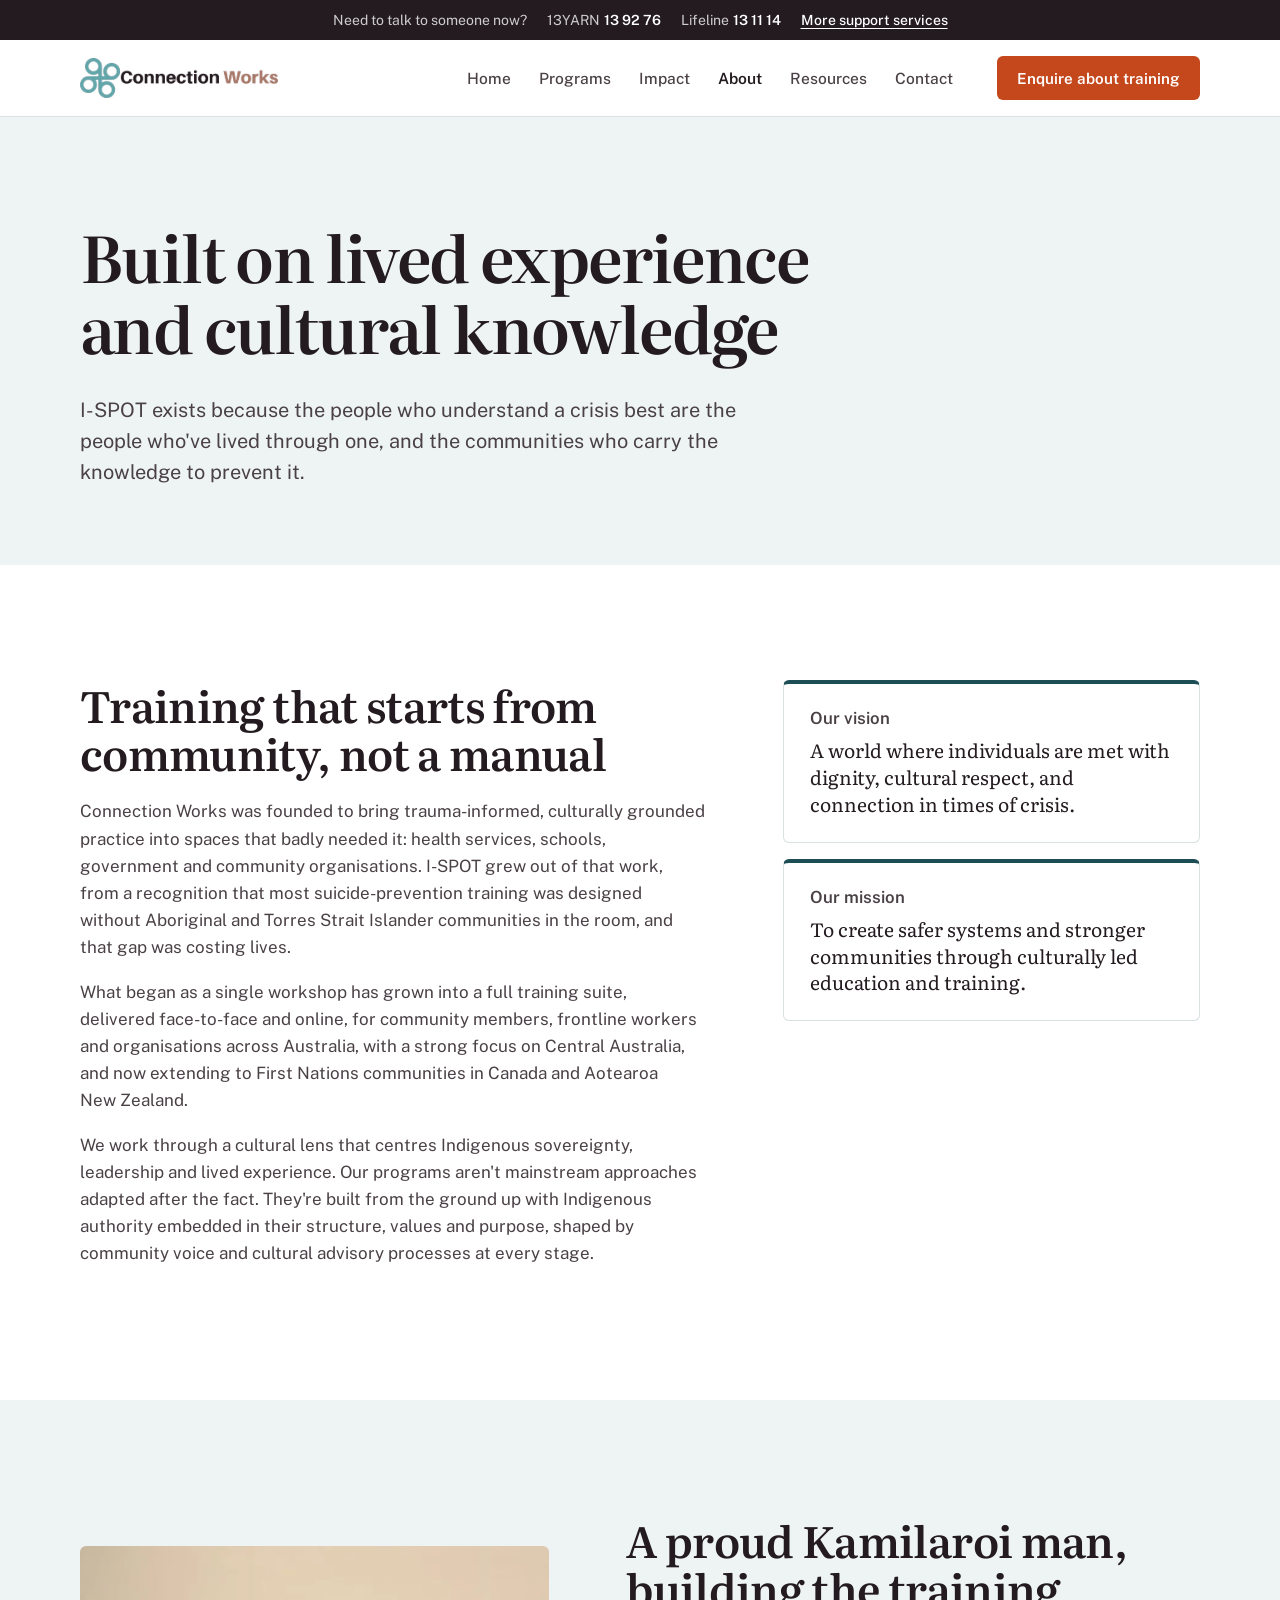
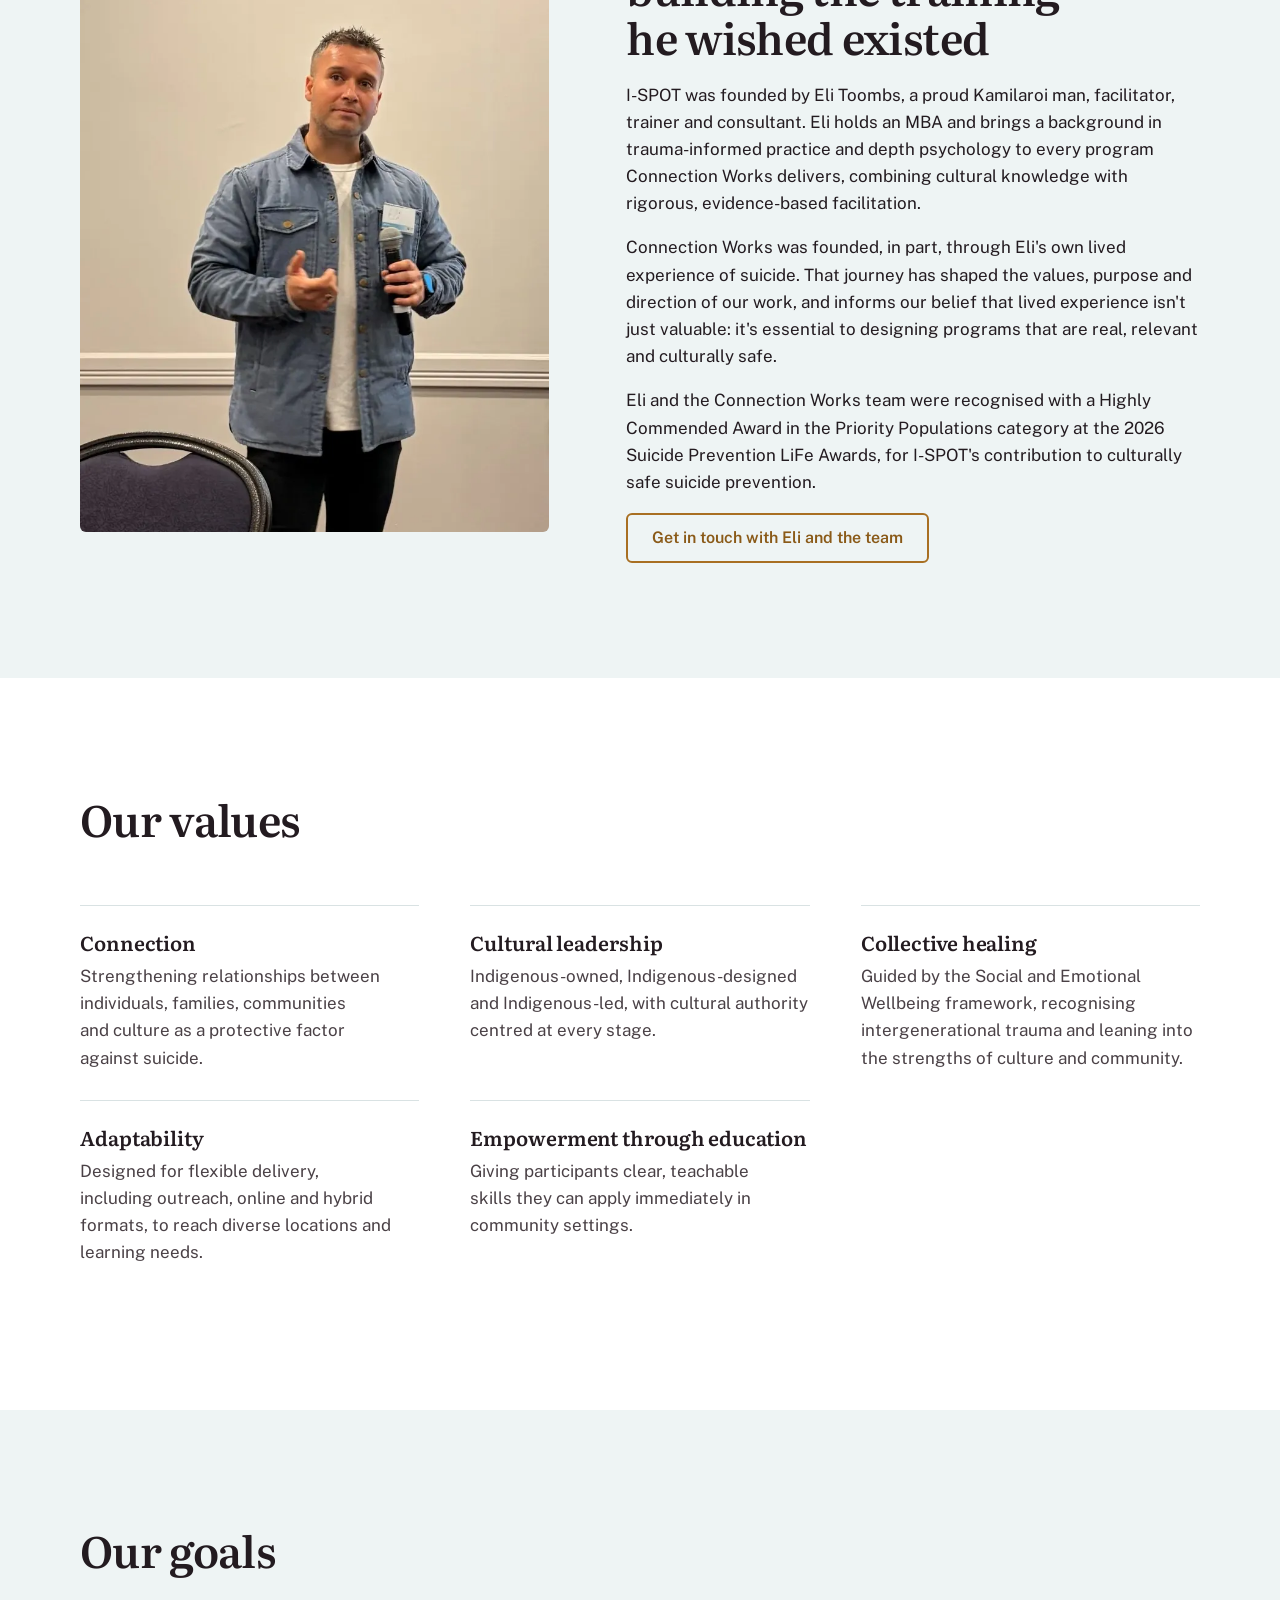
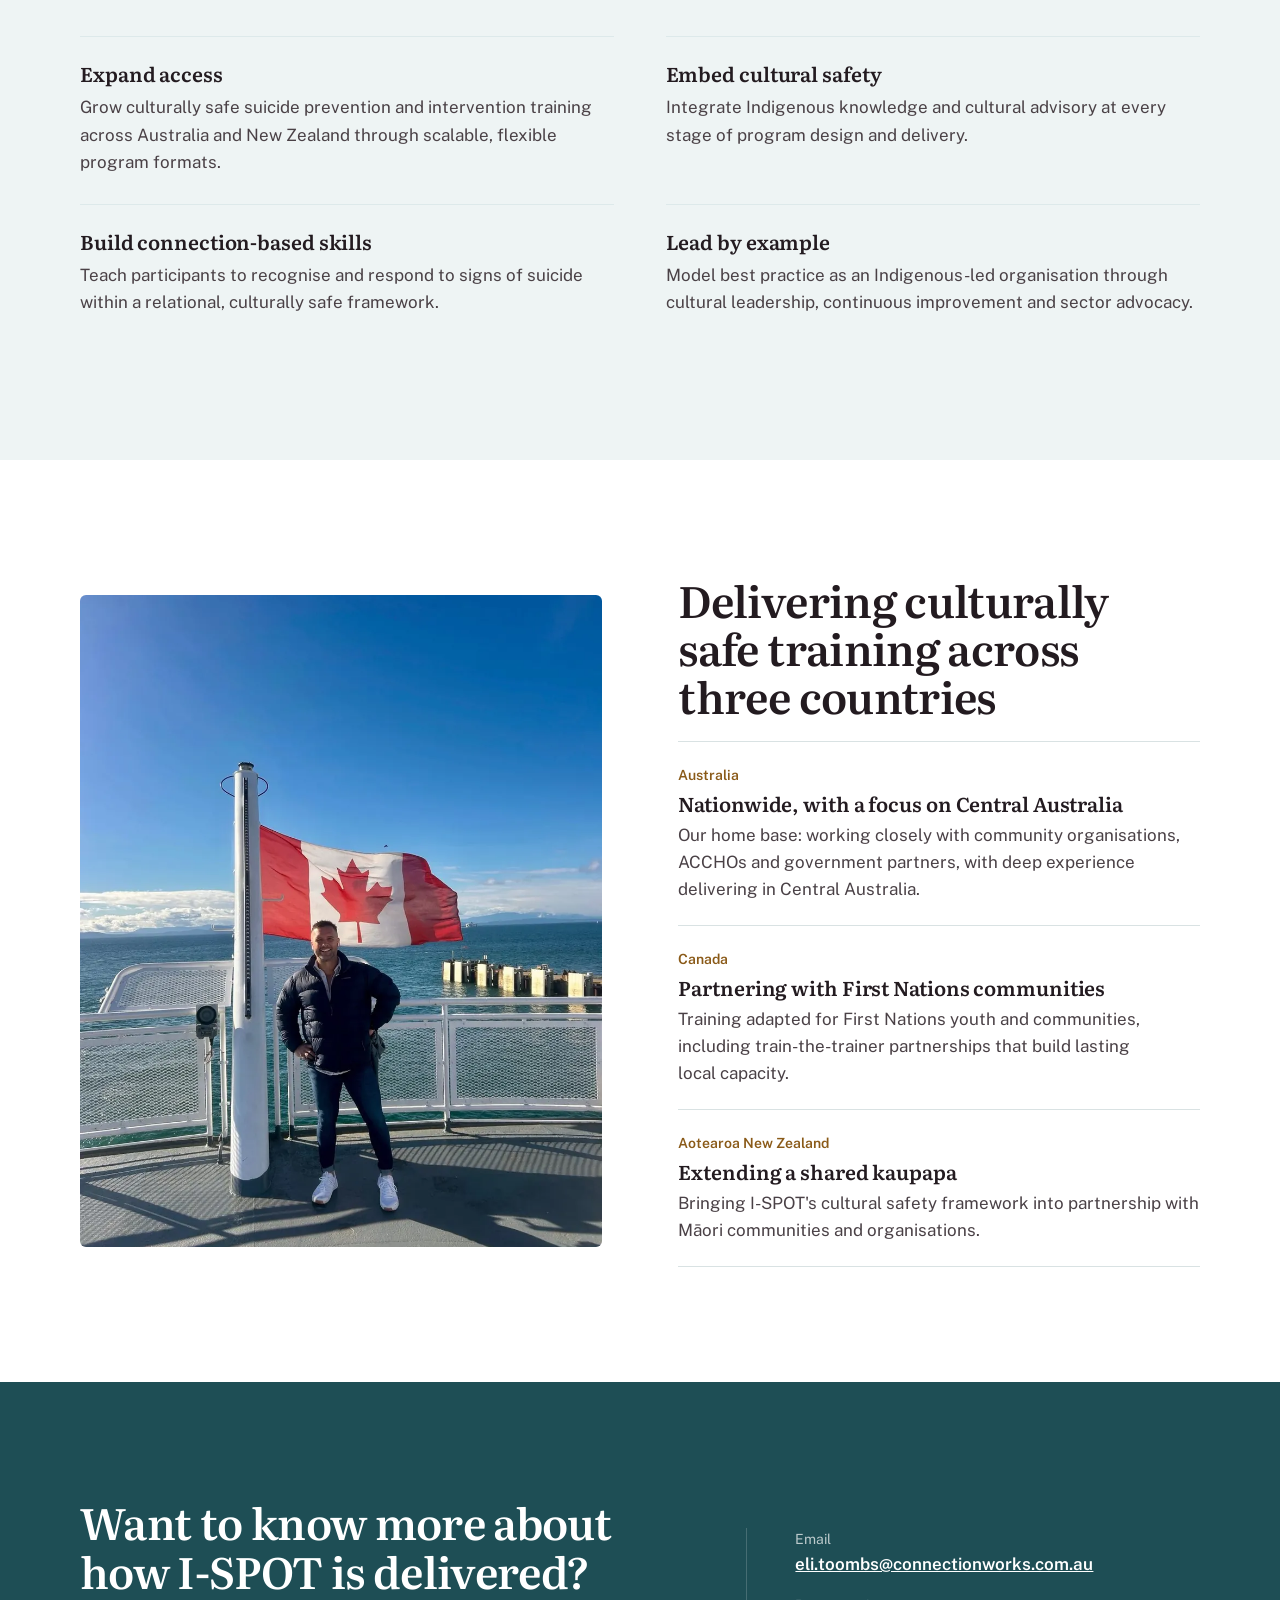
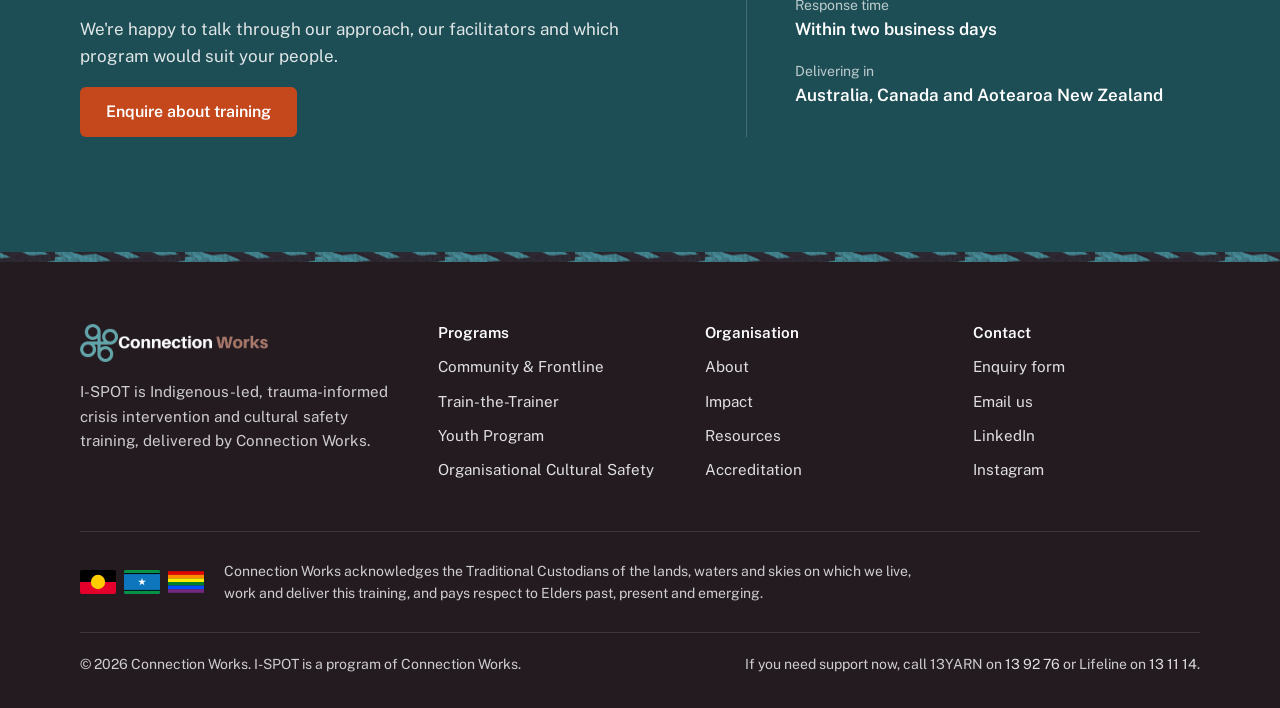
==== about.html @ 9fb26919 "Update SEO meta (titles, descriptions, OG/Twitter) targeting suicide prevention keyword research Fix" ====
<!doctype html>
<html lang="en-AU">
<head>
<meta charset="UTF-8">
<meta name="viewport" content="width=device-width, initial-scale=1.0">
<title>About I-SPOT | Indigenous Suicide Prevention Training</title>
<meta name="description" content="Meet Eli Toombs, the Kamilaroi founder of I-SPOT, delivering Indigenous-led, trauma-informed suicide prevention training across Australia, Canada and Aotearoa New Zealand.">
<link rel="canonical" href="https://ispot.com.au/about.html">
<meta name="theme-color" content="#1e4e55">
<!-- Open Graph / Twitter -->
<meta property="og:type" content="website">
<meta property="og:site_name" content="I-SPOT">
<meta property="og:locale" content="en_AU">
<meta property="og:url" content="https://ispot.com.au/about.html">
<meta property="og:title" content="About I-SPOT | Indigenous Suicide Prevention Training">
<meta property="og:description" content="Meet Eli Toombs, the Kamilaroi founder of I-SPOT, delivering Indigenous-led, trauma-informed suicide prevention training across Australia, Canada and Aotearoa New Zealand.">
<meta property="og:image" content="https://ispot.com.au/eli-headshot.jpg">
<meta property="og:image:width" content="1400">
<meta property="og:image:height" content="933">
<meta name="twitter:card" content="summary_large_image">
<meta name="twitter:title" content="About I-SPOT | Indigenous Suicide Prevention Training">
<meta name="twitter:description" content="Meet Eli Toombs, the Kamilaroi founder of I-SPOT, delivering Indigenous-led, trauma-informed suicide prevention training across Australia, Canada and Aotearoa New Zealand.">
<meta name="twitter:image" content="https://ispot.com.au/eli-headshot.jpg">
<!-- Structured data (AEO): organisation, site, page, breadcrumbs -->
<script type="application/ld+json">
{
 "@context": "https://schema.org",
 "@graph": [
  {
   "@type": "Organization",
   "@id": "https://ispot.com.au/#organization",
   "name": "Connection Works",
   "alternateName": "I-SPOT",
   "url": "https://ispot.com.au/",
   "logo": "https://ispot.com.au/connection-works-logo.png",
   "email": "eli.toombs@connectionworks.com.au",
   "description": "Connection Works delivers I-SPOT, a 100% Indigenous-owned, designed and led trauma-informed crisis intervention and cultural safety training program.",
   "founder": {
    "@type": "Person",
    "@id": "https://ispot.com.au/about.html#eli-toombs",
    "name": "Eli Toombs",
    "jobTitle": "Founder and Director",
    "description": "A proud Kamilaroi man.",
    "sameAs": [
     "https://www.linkedin.com/in/elitoombs",
     "https://www.instagram.com/eli_toombs"
    ]
   },
   "areaServed": [
    {
     "@type": "Country",
     "name": "Australia"
    },
    {
     "@type": "Country",
     "name": "Canada"
    },
    {
     "@type": "Country",
     "name": "New Zealand"
    }
   ],
   "knowsAbout": [
    "Suicide prevention",
    "Crisis intervention",
    "Cultural safety",
    "Trauma-informed practice"
   ],
   "hasCredential": [
    {
     "@type": "EducationalOccupationalCredential",
     "name": "Accredited against the Suicide Prevention Australia Standards"
    },
    {
     "@type": "EducationalOccupationalCredential",
     "name": "QIP (Quality Innovation Performance) Accredited Program",
     "validFrom": "2025-09-24",
     "validThrough": "2028-09-24"
    }
   ],
   "award": "Highly Commended, Priority Populations category, 2026 Suicide Prevention LiFe Awards",
   "contactPoint": {
    "@type": "ContactPoint",
    "contactType": "Training enquiries",
    "email": "eli.toombs@connectionworks.com.au",
    "url": "https://ispot.com.au/contact.html",
    "availableLanguage": "English"
   }
  },
  {
   "@type": "WebSite",
   "@id": "https://ispot.com.au/#website",
   "url": "https://ispot.com.au/",
   "name": "I-SPOT",
   "publisher": {
    "@id": "https://ispot.com.au/#organization"
   },
   "inLanguage": "en-AU"
  },
  {
   "@type": "WebPage",
   "@id": "https://ispot.com.au/about.html#webpage",
   "url": "https://ispot.com.au/about.html",
   "name": "About — I-SPOT",
   "description": "I-SPOT is a program of Connection Works, founded by Eli Toombs, a proud Kamilaroi man, to deliver culturally safe, trauma-informed crisis intervention training.",
   "isPartOf": {
    "@id": "https://ispot.com.au/#website"
   },
   "about": {
    "@id": "https://ispot.com.au/#organization"
   },
   "primaryImageOfPage": "https://ispot.com.au/eli-headshot.jpg",
   "inLanguage": "en-AU"
  },
  {
   "@type": "BreadcrumbList",
   "itemListElement": [
    {
     "@type": "ListItem",
     "position": 1,
     "name": "Home",
     "item": "https://ispot.com.au/"
    },
    {
     "@type": "ListItem",
     "position": 2,
     "name": "About",
     "item": "https://ispot.com.au/about.html"
    }
   ]
  }
 ]
}
</script>
<link rel="preconnect" href="https://fonts.googleapis.com">
<link rel="preconnect" href="https://fonts.gstatic.com" crossorigin>
<link rel="stylesheet" href="https://fonts.googleapis.com/css2?family=Literata:opsz,wght@7..72,400;7..72,500;7..72,600&family=Public+Sans:wght@400;500;600;700&display=swap">
<link rel="stylesheet" href="site.css">
</head>
<body>

<a class="skip-link" href="#main">Skip to content</a>

<!-- ============ Always-visible crisis support ============ -->
<div class="support-bar">
  <div class="wrap">
    <span class="support-bar-label">Need to talk to someone now?</span>
    <a href="tel:139276"><span>13YARN</span>13 92 76</a>
    <a href="tel:131114"><span>Lifeline</span>13 11 14</a>
    <a href="resources.html#support" class="support-bar-more">More support services</a>
  </div>
</div>

<header class="site-header">
  <div class="wrap nav" role="navigation" aria-label="Main">
    <a href="index.html" class="brand" aria-label="I-SPOT by Connection Works, home">
      <img src="img/cw-logo-dark.webp" width="475" height="96" alt="Connection Works">
    </a>
    <ul class="nav-links" id="nav-links">
      <li><a href="index.html">Home</a></li>
      <li><a href="training.html">Programs</a></li>
      <li><a href="impact.html">Impact</a></li>
      <li><a href="about.html" aria-current="page">About</a></li>
      <li><a href="resources.html">Resources</a></li>
      <li><a href="contact.html">Contact</a></li>
      <li class="nav-mobile-cta"><a href="contact.html" class="btn btn-primary">Enquire about training</a></li>
    </ul>
    <div class="nav-cta"><a href="contact.html" class="btn btn-primary">Enquire about training</a></div>
    <button class="nav-toggle" aria-label="Menu" aria-expanded="false" aria-controls="nav-links"><span></span></button>
  </div>
</header>

<main id="main">

  <!-- ============ Page hero ============ -->
  <section class="page-hero">
    <div class="wrap">
      <h1>Built on lived experience and cultural knowledge</h1>
      <p class="lede">I-SPOT exists because the people who understand a crisis best are the people who've lived through one, and the communities who carry the knowledge to prevent it.</p>
    </div>
  </section>

  <!-- ============ Story ============ -->
  <section class="section" aria-labelledby="story-title">
    <div class="wrap prose-cols">
      <div>
        <h2 id="story-title">Training that starts from community, not a manual</h2>
        <p>Connection Works was founded to bring trauma-informed, culturally grounded practice into spaces that badly needed it: health services, schools, government and community organisations. I-SPOT grew out of that work, from a recognition that most suicide-prevention training was designed without Aboriginal and Torres Strait Islander communities in the room, and that gap was costing lives.</p>
        <p>What began as a single workshop has grown into a full training suite, delivered face-to-face and online, for community members, frontline workers and organisations across Australia, with a strong focus on Central Australia, and now extending to First Nations communities in Canada and Aotearoa New Zealand.</p>
        <p>We work through a cultural lens that centres Indigenous sovereignty, leadership and lived experience. Our programs aren't mainstream approaches adapted after the fact. They're built from the ground up with Indigenous authority embedded in their structure, values and purpose, shaped by community voice and cultural advisory processes at every stage.</p>
      </div>
      <div class="vm">
        <div><h3>Our vision</h3><p>A world where individuals are met with dignity, cultural respect, and connection in times of crisis.</p></div>
        <div><h3>Our mission</h3><p>To create safer systems and stronger communities through culturally led education and training.</p></div>
      </div>
    </div>
  </section>

  <!-- ============ Founder ============ -->
  <section class="section section--mist" aria-labelledby="founder-title">
    <div class="wrap founder">
      <img loading="lazy" decoding="async" src="img/eli-lala-presenting-portrait-768.webp" srcset="img/eli-lala-presenting-portrait-480.webp 480w, img/eli-lala-presenting-portrait-768.webp 768w" sizes="(min-width: 860px) 45vw, 100vw" width="768" height="1365" alt="Eli Toombs facilitating an I-SPOT training session" style="object-position:50% 8%">
      <div>
        <h2 id="founder-title">A proud Kamilaroi man, building the training he wished existed</h2>
        <p>I-SPOT was founded by Eli Toombs, a proud Kamilaroi man, facilitator, trainer and consultant. Eli holds an MBA and brings a background in trauma-informed practice and depth psychology to every program Connection Works delivers, combining cultural knowledge with rigorous, evidence-based facilitation.</p>
        <p>Connection Works was founded, in part, through Eli's own lived experience of suicide. That journey has shaped the values, purpose and direction of our work, and informs our belief that lived experience isn't just valuable: it's essential to designing programs that are real, relevant and culturally safe.</p>
        <p>Eli and the Connection Works team were recognised with a Highly Commended Award in the Priority Populations category at the 2026 Suicide Prevention LiFe Awards, for I-SPOT's contribution to culturally safe suicide prevention.</p>
        <a href="contact.html" class="btn btn-tertiary">Get in touch with Eli and the team</a>
      </div>
    </div>
  </section>

  <!-- ============ Values ============ -->
  <section class="section" aria-labelledby="values-title">
    <div class="wrap">
      <div class="section-head"><div><h2 id="values-title">Our values</h2></div></div>
      <ul class="text-grid">
        <li><h3>Connection</h3><p>Strengthening relationships between individuals, families, communities and culture as a protective factor against suicide.</p></li>
        <li><h3>Cultural leadership</h3><p>Indigenous-owned, Indigenous-designed and Indigenous-led, with cultural authority centred at every stage.</p></li>
        <li><h3>Collective healing</h3><p>Guided by the Social and Emotional Wellbeing framework, recognising intergenerational trauma and leaning into the strengths of culture and community.</p></li>
        <li><h3>Adaptability</h3><p>Designed for flexible delivery, including outreach, online and hybrid formats, to reach diverse locations and learning needs.</p></li>
        <li><h3>Empowerment through education</h3><p>Giving participants clear, teachable skills they can apply immediately in community settings.</p></li>
      </ul>
    </div>
  </section>

  <!-- ============ Goals ============ -->
  <section class="section section--mist" aria-labelledby="goals-title">
    <div class="wrap">
      <div class="section-head"><div><h2 id="goals-title">Our goals</h2></div></div>
      <ul class="text-grid cols-2">
        <li><h3>Expand access</h3><p>Grow culturally safe suicide prevention and intervention training across Australia and New Zealand through scalable, flexible program formats.</p></li>
        <li><h3>Embed cultural safety</h3><p>Integrate Indigenous knowledge and cultural advisory at every stage of program design and delivery.</p></li>
        <li><h3>Build connection-based skills</h3><p>Teach participants to recognise and respond to signs of suicide within a relational, culturally safe framework.</p></li>
        <li><h3>Lead by example</h3><p>Model best practice as an Indigenous-led organisation through cultural leadership, continuous improvement and sector advocacy.</p></li>
      </ul>
    </div>
  </section>

  <!-- ============ Where we work ============ -->
  <section class="section" aria-labelledby="where-title">
    <div class="wrap split">
      <figure class="split-media tall" style="margin:0">
        <img loading="lazy" decoding="async" src="img/eli-canada-ferry-1050.webp" srcset="img/eli-canada-ferry-480.webp 480w, img/eli-canada-ferry-960.webp 960w, img/eli-canada-ferry-1050.webp 1050w" sizes="(min-width: 860px) 50vw, 100vw" width="1050" height="1400" alt="Eli Toombs travelling to deliver I-SPOT training with First Nations partner communities in Canada">
      </figure>
      <div>
        <h2 id="where-title">Delivering culturally safe training across three countries</h2>
        <ul class="region-list">
          <li><span class="region">Australia</span><h3>Nationwide, with a focus on Central Australia</h3><p>Our home base: working closely with community organisations, ACCHOs and government partners, with deep experience delivering in Central Australia.</p></li>
          <li><span class="region">Canada</span><h3>Partnering with First Nations communities</h3><p>Training adapted for First Nations youth and communities, including train-the-trainer partnerships that build lasting local capacity.</p></li>
          <li><span class="region">Aotearoa New Zealand</span><h3>Extending a shared kaupapa</h3><p>Bringing I-SPOT's cultural safety framework into partnership with Māori communities and organisations.</p></li>
        </ul>
      </div>
    </div>
  </section>

  <!-- ============ Closing CTA ============ -->
  <section class="section cta on-dark" aria-labelledby="cta-title">
    <div class="wrap cta-grid">
      <div>
        <h2 id="cta-title">Want to know more about how I-SPOT is delivered?</h2>
        <p>We're happy to talk through our approach, our facilitators and which program would suit your people.</p>
        <div class="btn-row"><a href="contact.html" class="btn btn-primary">Enquire about training</a></div>
      </div>
      <div class="cta-contact">
        <dl>
          <div><dt>Email</dt><dd><a href="mailto:eli.toombs@connectionworks.com.au">eli.toombs@connectionworks.com.au</a></dd></div>
          <div><dt>Response time</dt><dd>Within two business days</dd></div>
          <div><dt>Delivering in</dt><dd>Australia, Canada and Aotearoa New Zealand</dd></div>
        </dl>
      </div>
    </div>
  </section>

</main>

<footer class="site-footer">
  <div class="wrap">
    <div class="footer-grid">
      <div>
        <img class="footer-logo" src="img/cw-logo-light.webp" width="449" height="96" alt="Connection Works" loading="lazy">
        <p>I-SPOT is Indigenous-led, trauma-informed crisis intervention and cultural safety training, delivered by Connection Works.</p>
      </div>
      <nav aria-labelledby="f-programs">
        <h2 id="f-programs">Programs</h2>
        <ul>
          <li><a href="training.html#community">Community &amp; Frontline</a></li>
          <li><a href="training.html#trainer">Train-the-Trainer</a></li>
          <li><a href="training.html#youth">Youth Program</a></li>
          <li><a href="training.html#organisation">Organisational Cultural Safety</a></li>
        </ul>
      </nav>
      <nav aria-labelledby="f-site">
        <h2 id="f-site">Organisation</h2>
        <ul>
          <li><a href="about.html">About</a></li>
          <li><a href="impact.html">Impact</a></li>
          <li><a href="resources.html">Resources</a></li>
          <li><a href="resources.html#certificate">Accreditation</a></li>
        </ul>
      </nav>
      <div>
        <h2>Contact</h2>
        <ul>
          <li><a href="contact.html">Enquiry form</a></li>
          <li><a href="mailto:eli.toombs@connectionworks.com.au">Email us</a></li>
          <li><a href="https://www.linkedin.com/in/elitoombs" rel="noopener">LinkedIn</a></li>
          <li><a href="https://www.instagram.com/eli_toombs" rel="noopener">Instagram</a></li>
        </ul>
      </div>
    </div>
    <div class="footer-ack">
      <div class="flags" aria-label="Aboriginal, Torres Strait Islander and Pride flags" role="img"><svg  viewBox="0 0 300 200" aria-hidden="true">
        <rect width="300" height="100" fill="#000000"/>
        <rect y="100" width="300" height="100" fill="#e4002b"/>
        <circle cx="150" cy="100" r="60" fill="#ffcd00"/>
      </svg>
      <svg  viewBox="0 0 300 200" aria-hidden="true">
        <rect width="300" height="200" fill="#0e76bc"/>
        <rect width="300" height="26" fill="#079247"/>
        <rect y="26" width="300" height="8" fill="#000000"/>
        <rect y="166" width="300" height="8" fill="#000000"/>
        <rect y="174" width="300" height="26" fill="#079247"/>
        <polygon points="150.0,66.0 157.6,89.5 182.3,89.5 162.4,104.0 170.0,127.5 150.0,113.0 130.0,127.5 137.6,104.0 117.7,89.5 142.4,89.5" fill="#ffffff"/>
      </svg>
      <svg  viewBox="0 0 300 180" aria-hidden="true">
        <rect y="0" width="300" height="30" fill="#e40303"/>
        <rect y="30" width="300" height="30" fill="#ff8c00"/>
        <rect y="60" width="300" height="30" fill="#ffed00"/>
        <rect y="90" width="300" height="30" fill="#008026"/>
        <rect y="120" width="300" height="30" fill="#004dff"/>
        <rect y="150" width="300" height="30" fill="#732982"/>
      </svg></div>
      <p>Connection Works acknowledges the Traditional Custodians of the lands, waters and skies on which we live, work and deliver this training, and pays respect to Elders past, present and emerging.</p>
    </div>
    <div class="footer-base">
      <span>© 2026 Connection Works. I-SPOT is a program of Connection Works.</span>
      <span>If you need support now, call 13YARN on <a href="tel:139276">13 92 76</a> or Lifeline on <a href="tel:131114">13 11 14</a>.</span>
    </div>
  </div>
</footer>

<script src="script.js" defer></script>
</body>
</html>
---- site.css ----
/* =========================================================================
   I-SPOT — design system v2 (Sept 2026)
   Audience: not-for-profits, ACCHOs, schools and government buying training.
   Character: professional, empathetic, clear next steps.

   Palette  — paper #FFFFFF · mist #EEF4F4 · deep teal #1E4E55
              ink #231B20 · clay #8C5E51 · action #C4481C (buttons only)
   Type     — Literata (headings: warm, readable book serif)
              Public Sans (body + UI: civic, highly legible)
   ========================================================================= */

:root {
  --paper: #ffffff;
  --mist: #eef4f4;
  --mist-deep: #dde9ea;
  --teal: #1e4e55;
  --teal-mid: #2f6f79;
  --teal-bright: #4999a5;   /* brand teal: decorative use only */
  --ink: #231b20;
  --ink-2: #4a4146;         /* secondary text, 9:1 on white */
  --clay: #8c5e51;
  --action: #c4481c;        /* 4.9:1 with white text */
  --action-hover: #a63a13;
  --tertiary: #a86f22;       /* ochre: underlines, borders, icons (3:1+ on white) */
  --tertiary-text: #8a5a18;  /* same hue darkened for text: 5.9:1 on white, AA */
  --tertiary-tint: #f6ecdd;
  --line: #d9e2e3;
  --line-dark: rgb(255 255 255 / 0.18);
  --focus: #c4481c;

  --font-head: "Literata", Georgia, "Times New Roman", serif;
  --font-body: "Public Sans", "Segoe UI", system-ui, -apple-system, sans-serif;

  /* type scale (1.25 minor third, fluid at the top end) */
  --fs-sm: 0.875rem;
  --fs-base: 1.0625rem;
  --fs-md: 1.25rem;
  --fs-lg: clamp(1.45rem, 1.2rem + 1vw, 1.8rem);
  --fs-xl: clamp(1.9rem, 1.4rem + 2vw, 2.7rem);
  --fs-2xl: clamp(2.4rem, 1.6rem + 3.4vw, 4rem);

  --wrap: 1200px;
  --gutter: clamp(20px, 4vw, 40px);
  --section: clamp(64px, 9vw, 120px);
  --radius: 6px;
}

@media (prefers-color-scheme: dark) {
  :root:not([data-theme="light"]) {
    --paper: #171314;
    --mist: #1d2324;
    --mist-deep: #263031;
    --teal: #16383d;
    --teal-mid: #7fc0c9;
    --ink: #f3eeef;
    --ink-2: #c9bfc3;
    --clay: #d4a898;
    --line: #333a3b;
    --focus: #ff9a6e;
    --tertiary: #d49a4c;
    --tertiary-text: #e0b06a;
    --tertiary-tint: #2c2317;
  }
}
:root[data-theme="dark"] {
  --paper: #171314; --mist: #1d2324; --mist-deep: #263031; --teal: #16383d; --teal-mid: #7fc0c9;
  --ink: #f3eeef; --ink-2: #c9bfc3; --clay: #d4a898; --line: #333a3b; --focus: #ff9a6e;
}

/* ---------- base ---------- */
*, *::before, *::after { box-sizing: border-box; }
html { -webkit-text-size-adjust: 100%; scroll-behavior: smooth; overflow-x: clip; }
body {
  margin: 0;
  background: var(--paper);
  color: var(--ink);
  font-family: var(--font-body);
  font-size: var(--fs-base);
  line-height: 1.6;
  overflow-x: clip;
  text-rendering: optimizeLegibility;
}
img { max-width: 100%; display: block; }
:where(img[width][height]) { height: auto; }
a { color: inherit; }
:focus-visible { outline: 3px solid var(--focus); outline-offset: 3px; border-radius: 2px; }
[id] { scroll-margin-top: 100px; }

h1, h2, h3 {
  font-family: var(--font-head);
  font-weight: 600;
  line-height: 1.12;
  letter-spacing: -0.015em;
  margin: 0 0 0.5em;
  text-wrap: balance;
  font-optical-sizing: auto;
}
h1 { font-size: var(--fs-2xl); letter-spacing: -0.025em; }
h2 { font-size: var(--fs-xl); }
h3 { font-size: var(--fs-md); line-height: 1.25; letter-spacing: -0.005em; }
p { margin: 0 0 1em; max-width: 64ch; text-wrap: pretty; }
.lede { font-size: var(--fs-md); line-height: 1.55; color: var(--ink-2); }

.wrap { max-width: var(--wrap); margin-inline: auto; padding-inline: var(--gutter); }
.section { padding-block: var(--section); }
.section--mist { background: var(--mist); }
.section-intro { max-width: 720px; margin-bottom: clamp(36px, 5vw, 56px); }
.section-intro p { color: var(--ink-2); }

.visually-hidden {
  position: absolute; width: 1px; height: 1px; padding: 0; margin: -1px;
  overflow: hidden; clip: rect(0 0 0 0); white-space: nowrap; border: 0;
}
.skip-link {
  position: absolute; left: 12px; top: -80px; z-index: 300;
  background: var(--ink); color: #fff; padding: 10px 16px; border-radius: var(--radius);
  text-decoration: none; font-weight: 600;
}
.skip-link:focus { top: 12px; }

/* ---------- buttons ---------- */
.btn {
  display: inline-flex; align-items: center; justify-content: center; gap: 10px;
  min-height: 50px; padding: 0 24px;
  font: 600 1rem/1 var(--font-body);
  border-radius: var(--radius);
  border: 2px solid transparent;
  text-decoration: none;
  cursor: pointer;
  transition: background-color 0.15s ease, border-color 0.15s ease, color 0.15s ease;
}
.btn-primary { background: var(--action); color: #fff; }
.btn-primary:hover { background: var(--action-hover); }
.btn-secondary { background: transparent; color: var(--ink); border-color: var(--ink); }
.btn-secondary:hover { background: var(--ink); color: var(--paper); }
.on-dark .btn-secondary { color: #fff; border-color: rgb(255 255 255 / 0.7); }
.on-dark .btn-secondary:hover { background: #fff; color: var(--teal); border-color: #fff; }
.btn-row { display: flex; flex-wrap: wrap; gap: 12px; }

/* tertiary action: ochre text link */
.text-link {
  font-weight: 600; color: var(--tertiary-text); text-decoration: underline;
  text-decoration-color: var(--tertiary); text-decoration-thickness: 2px; text-underline-offset: 5px;
  transition: color 0.15s ease, text-decoration-color 0.15s ease;
}
.text-link:hover { color: var(--ink); text-decoration-color: var(--ink); }
/* tertiary button: ochre outline, for lower-priority actions */
.btn-tertiary { background: transparent; color: var(--tertiary-text); border-color: var(--tertiary); }
.btn-tertiary:hover { background: var(--tertiary-tint); }

/* ---------- crisis support bar ---------- */
.support-bar { background: var(--ink); color: #fff; font-size: var(--fs-sm); }
.support-bar .wrap {
  display: flex; flex-wrap: wrap; justify-content: center; align-items: center;
  gap: 4px 20px; padding-block: 9px;
}
.support-bar-label { color: rgb(255 255 255 / 0.78); }
.support-bar a { color: #fff; font-weight: 600; text-decoration: none; white-space: nowrap; }
.support-bar a span { font-weight: 400; color: rgb(255 255 255 / 0.78); margin-right: 4px; }
.support-bar a:hover { text-decoration: underline; text-underline-offset: 3px; }
.support-bar-more { text-decoration: underline !important; text-underline-offset: 3px; font-weight: 500 !important; }
@media (max-width: 600px) { .support-bar-label, .support-bar-more { display: none; } }

/* ---------- header ---------- */
.site-header {
  position: sticky; top: 0; z-index: 50;
  background: color-mix(in srgb, var(--paper) 94%, transparent);
  backdrop-filter: saturate(1.4) blur(12px);
  border-bottom: 1px solid var(--line);
}
.nav { display: flex; align-items: center; gap: 32px; min-height: 76px; }
.brand { display: flex; flex-shrink: 0; }
.brand img { height: 40px; width: auto; }
.nav-links { display: flex; gap: 4px; list-style: none; margin: 0 0 0 auto; padding: 0; }
.nav-links a {
  display: block; padding: 10px 12px; border-radius: var(--radius);
  font-weight: 500; font-size: 0.97rem; color: var(--ink-2); text-decoration: none;
}
.nav-links a:hover { color: var(--ink); background: var(--mist); }
.nav-links a[aria-current="page"] { color: var(--ink); font-weight: 600; }
.nav-cta { flex-shrink: 0; }
.nav-cta .btn { min-height: 44px; padding: 0 18px; font-size: 0.95rem; }
.nav-toggle {
  display: none; margin-left: auto; width: 46px; height: 46px;
  background: none; border: 1px solid var(--line); border-radius: var(--radius); cursor: pointer;
  align-items: center; justify-content: center;
}
.nav-toggle span, .nav-toggle span::before, .nav-toggle span::after {
  content: ""; display: block; width: 20px; height: 2px; background: var(--ink); position: relative;
  transition: transform 0.2s ease;
}
.nav-toggle span::before { position: absolute; top: -6px; }
.nav-toggle span::after { position: absolute; top: 6px; }
.nav-toggle[aria-expanded="true"] span { background: transparent; }
.nav-toggle[aria-expanded="true"] span::before { transform: translateY(6px) rotate(45deg); }
.nav-toggle[aria-expanded="true"] span::after { transform: translateY(-6px) rotate(-45deg); }
.nav-mobile-cta { display: none; }

@media (max-width: 960px) {
  .nav { gap: 16px; }
  .nav-toggle { display: inline-flex; }
  .nav-cta { display: none; }
  .nav-links {
    position: fixed; inset: 76px 0 auto 0; height: calc(100dvh - 76px);
    flex-direction: column; gap: 0; margin: 0;
    background: var(--paper); padding: 16px var(--gutter) 32px;
    transform: translateX(100%); visibility: hidden;
    transition: transform 0.25s ease, visibility 0s linear 0.25s;
    overflow-y: auto;
  }
  .nav-links.open { transform: none; visibility: visible; transition: transform 0.25s ease, visibility 0s; }
  .nav-links a { font-size: 1.15rem; padding: 16px 4px; border-bottom: 1px solid var(--line); border-radius: 0; }
  .nav-mobile-cta { display: block; margin-top: 24px; }
  .nav-mobile-cta a.btn { width: 100%; border-bottom: 0; color: #fff; padding: 0 24px; border-radius: var(--radius); }
}

/* ---------- hero: deep teal panel, photo breaks out of the bottom edge ---------- */
.hero { background: var(--mist); color: var(--ink); padding-top: clamp(56px, 8vw, 104px); position: relative; }
.hero-grid {
  display: grid; grid-template-columns: minmax(0, 1.1fr) minmax(0, 0.9fr);
  gap: clamp(32px, 6vw, 88px); align-items: end;
}
.hero-copy { padding-bottom: clamp(56px, 8vw, 104px); }
.hero h1 { color: var(--ink); max-width: 17ch; font-size: clamp(2.3rem, 1.5rem + 3vw, 3.6rem); }
.hero .lede { color: var(--ink-2); max-width: 52ch; margin-bottom: 32px; }
.hero-note {
  display: flex; align-items: center; gap: 14px; margin-top: 36px; padding-top: 24px;
  border-top: 1px solid var(--mist-deep); font-size: var(--fs-sm); color: var(--ink-2);
  max-width: 52ch;
}
.hero-note img { width: 88px; height: auto; border-radius: 4px; flex-shrink: 0; }
.hero-note p { margin: 0; }
.hero-note a { color: var(--tertiary-text); font-weight: 600; text-decoration-color: var(--tertiary); text-underline-offset: 3px; }
/* hero slider — contained inside the hero */
.hero-slider { position: relative; }
.slides {
  list-style: none; margin: 0; padding: 0; position: relative;
  aspect-ratio: 4 / 5; border-radius: var(--radius); overflow: hidden;
  background: var(--mist-deep);
  box-shadow: 0 24px 48px -24px rgb(30 78 85 / 0.45);
}
.slide { position: absolute; inset: 0; opacity: 0; visibility: hidden; transition: opacity 0.8s ease, visibility 0s linear 0.8s; }
.slide.is-active { opacity: 1; visibility: visible; transition: opacity 0.8s ease, visibility 0s; }
.slide img { width: 100%; height: 100%; object-fit: cover; object-position: 50% 45%; }
.slide-caption {
  position: absolute; left: 0; right: 0; bottom: 0; margin: 0; max-width: none;
  padding: 48px 20px 16px; color: #fff; font-size: var(--fs-sm); font-weight: 500;
  background: linear-gradient(to top, rgb(20 14 18 / 0.72), transparent);
}
.slider-controls { display: flex; align-items: center; gap: 8px; margin-top: 14px; }
.slider-dots { display: flex; gap: 6px; margin-inline: 4px auto; }
.slider-dot {
  width: 28px; height: 28px; padding: 0; border: 0; background: none; cursor: pointer;
  display: grid; place-items: center;
}
.slider-dot::before {
  content: ""; width: 8px; height: 8px; border-radius: 4px; background: var(--ink-2); opacity: 0.35;
  transition: width 0.25s ease, opacity 0.25s ease;
}
.slider-dot.is-active::before { width: 22px; opacity: 1; background: var(--teal); }
.slider-btn {
  width: 40px; height: 40px; border-radius: 50%; border: 1px solid var(--mist-deep);
  background: var(--paper); color: var(--ink); cursor: pointer; display: grid; place-items: center;
}
.slider-btn:hover { border-color: var(--ink); }
.slider-btn svg { width: 18px; height: 18px; }
.slider-pause .i-play { display: none; }
.slider-pause[aria-pressed="true"] .i-play { display: block; }
.slider-pause[aria-pressed="true"] .i-pause { display: none; }
.hero-grid { align-items: center; }
.hero { padding-bottom: clamp(56px, 8vw, 104px); }
.hero-copy { padding-bottom: 0; }
.credentials { padding-top: clamp(48px, 6vw, 72px); }
@media (max-width: 860px) {
  .hero-grid { grid-template-columns: 1fr; }
  .hero-copy { padding-bottom: 0; }
  .slides { aspect-ratio: 4 / 3; }
}

/* ---------- credentials: four proof points, icon-led ---------- */
.credentials { padding-block: clamp(56px, 7vw, 88px); }
.cred-list {
  list-style: none; margin: 0; padding: 0;
  display: grid; grid-template-columns: repeat(4, minmax(0, 1fr)); gap: clamp(16px, 2vw, 24px);
}
.cred-list li {
  background: var(--paper); border: 1px solid var(--line); border-top: 4px solid var(--teal);
  border-radius: var(--radius); padding: 28px 24px 26px;
  box-shadow: 0 12px 28px -18px rgb(30 78 85 / 0.35);
}
.cred-icon {
  display: grid; place-items: center; width: 56px; height: 56px; border-radius: 50%;
  background: var(--mist); color: var(--teal); margin-bottom: 18px;
}
.cred-icon svg { width: 30px; height: 30px; }
.cred-list h3 { font-size: clamp(1.2rem, 1rem + 0.6vw, 1.4rem); margin-bottom: 8px; }
.cred-list p { font-size: 0.97rem; line-height: 1.5; color: var(--ink-2); margin: 0; }
@media (max-width: 960px) { .cred-list { grid-template-columns: repeat(2, minmax(0, 1fr)); } }
@media (max-width: 520px) {
  .cred-list { grid-template-columns: 1fr; }
  .cred-list li { display: grid; grid-template-columns: 56px 1fr; column-gap: 16px; padding: 20px; }
  .cred-icon { grid-row: span 2; margin: 0; }
}

/* ---------- who it's for: routes each buyer to a program ---------- */
.audience-grid { display: grid; grid-template-columns: repeat(2, minmax(0, 1fr)); gap: 0 clamp(32px, 5vw, 72px); }
.audience {
  padding: 28px 0 30px; border-top: 1px solid var(--mist-deep);
  display: grid; grid-template-columns: 44px 1fr; gap: 0 18px;
}
.audience svg { width: 32px; height: 32px; color: var(--teal-mid); margin-top: 2px; }
.audience h3 { margin-bottom: 8px; }
.audience p { color: var(--ink-2); margin-bottom: 12px; }
.audience .text-link { font-size: 0.97rem; }
@media (max-width: 760px) { .audience-grid { grid-template-columns: 1fr; } }

/* ---------- approach: the LALA letters are the signature moment ---------- */
.split { display: grid; grid-template-columns: minmax(0, 1fr) minmax(0, 1fr); gap: clamp(36px, 6vw, 88px); align-items: center; }
.split-media img { width: 100%; aspect-ratio: 5 / 4; object-fit: cover; border-radius: var(--radius); }
@media (max-width: 860px) { .split { grid-template-columns: 1fr; } }

.lala {
  list-style: none; margin: clamp(48px, 6vw, 72px) 0 0; padding: 0;
  display: grid; grid-template-columns: repeat(4, minmax(0, 1fr)); gap: clamp(20px, 3vw, 40px);
}
.lala li { border-top: 2px solid var(--ink); padding-top: 18px; }
.lala-letter {
  display: block; font-family: var(--font-head); font-weight: 500;
  font-size: clamp(3.5rem, 2rem + 5vw, 6rem); line-height: 0.9; color: var(--teal-mid);
  margin-bottom: 14px;
}
.lala h3 { margin-bottom: 6px; }
.lala p { font-size: 0.97rem; color: var(--ink-2); margin: 0; }
@media (max-width: 860px) { .lala { grid-template-columns: repeat(2, minmax(0, 1fr)); row-gap: 36px; } }

/* ---------- programs as a comparison list, not a card grid ---------- */
.program-list { list-style: none; margin: 0; padding: 0; border-top: 1px solid var(--line); }
.program {
  display: grid; grid-template-columns: minmax(0, 1.1fr) minmax(0, 1.4fr) minmax(0, 1fr) auto;
  gap: 16px clamp(20px, 3vw, 40px); align-items: start;
  padding: 28px 0; border-bottom: 1px solid var(--line);
}
.program h3 { margin: 0; }
.program h3 a { text-decoration: none; }
.program h3 a:hover { text-decoration: underline; text-decoration-color: var(--tertiary); text-underline-offset: 5px; }
.program p { margin: 0; color: var(--ink-2); font-size: 0.99rem; }
.program-meta { font-size: var(--fs-sm); color: var(--ink-2); line-height: 1.5; }
.program-meta b { display: block; color: var(--ink); font-weight: 600; }
.program .text-link { white-space: nowrap; font-size: 0.97rem; }
@media (max-width: 960px) {
  .program { grid-template-columns: 1fr 1fr; }
  .program h3, .program > p { grid-column: 1 / -1; }
}
@media (max-width: 560px) { .program { grid-template-columns: 1fr; } }
.list-foot { display: flex; flex-wrap: wrap; align-items: center; justify-content: space-between; gap: 16px; margin-top: 32px; }
.list-foot p { margin: 0; color: var(--ink-2); }

/* ---------- how booking works (a real sequence, so it's numbered) ---------- */
.steps {
  list-style: none; margin: 0 0 40px; padding: 0; counter-reset: step;
  display: grid; grid-template-columns: repeat(3, minmax(0, 1fr)); gap: clamp(24px, 3vw, 40px);
}
.steps li { counter-increment: step; position: relative; padding-top: 64px; }
.steps li::before {
  content: counter(step);
  position: absolute; top: 0; left: 0; width: 44px; height: 44px; border-radius: 50%;
  display: grid; place-items: center;
  background: var(--teal); color: #fff; font-family: var(--font-head); font-weight: 600; font-size: 1.15rem;
}
.steps li:not(:last-child)::after {
  content: ""; position: absolute; top: 22px; left: 60px; right: -16px; height: 1px; background: var(--mist-deep);
}
.steps h3 { margin-bottom: 8px; }
.steps p { color: var(--ink-2); margin: 0; font-size: 0.99rem; }
@media (max-width: 760px) {
  .steps { grid-template-columns: 1fr; }
  .steps li:not(:last-child)::after { display: none; }
}

/* ---------- founder ---------- */
.founder { display: grid; grid-template-columns: minmax(0, 0.9fr) minmax(0, 1.1fr); gap: clamp(36px, 6vw, 88px); align-items: center; }
.founder img { width: 100%; aspect-ratio: 4 / 5; object-fit: cover; object-position: 50% 25%; border-radius: var(--radius); }
.founder blockquote { margin: 0 0 28px; }
.founder blockquote p {
  font-family: var(--font-head); font-weight: 400; font-size: var(--fs-lg);
  line-height: 1.35; color: var(--ink); max-width: 30ch; margin-bottom: 18px;
}
.founder cite { font-style: normal; font-size: var(--fs-sm); color: var(--ink-2); }
.founder cite b { color: var(--ink); display: block; font-size: 1rem; }
@media (max-width: 860px) {
  .founder { grid-template-columns: 1fr; }
  .founder img { aspect-ratio: 4 / 3; }
}

/* ---------- FAQ ---------- */
.faq-layout { display: grid; grid-template-columns: minmax(0, 0.8fr) minmax(0, 1.2fr); gap: clamp(32px, 6vw, 88px); }
.faq { border-top: 1px solid var(--mist-deep); }
.faq details { border-bottom: 1px solid var(--mist-deep); }
.faq summary {
  list-style: none; cursor: pointer; padding: 22px 44px 22px 0; position: relative;
  font-family: var(--font-head); font-size: 1.15rem; font-weight: 600; line-height: 1.35;
}
.faq summary::-webkit-details-marker { display: none; }
.faq summary::after {
  content: ""; position: absolute; right: 6px; top: 50%; width: 12px; height: 12px;
  border-right: 2px solid var(--ink); border-bottom: 2px solid var(--ink);
  transform: translateY(-70%) rotate(45deg); transition: transform 0.2s ease;
}
.faq details[open] summary::after { transform: translateY(-30%) rotate(-135deg); }
.faq details p { color: var(--ink-2); padding-bottom: 22px; margin: 0; }
@media (max-width: 860px) { .faq-layout { grid-template-columns: 1fr; } }

/* ---------- closing call to action ---------- */
.cta { background: var(--teal); color: #fff; }
.cta-grid { display: grid; grid-template-columns: minmax(0, 1.3fr) minmax(0, 1fr); gap: clamp(32px, 6vw, 88px); align-items: end; }
.cta h2 { color: #fff; max-width: 24ch; }
.cta p { color: rgb(255 255 255 / 0.86); }
.cta-contact { border-left: 1px solid var(--line-dark); padding-left: clamp(24px, 4vw, 48px); }
.cta-contact dl { margin: 0 0 28px; display: grid; gap: 16px; }
.cta-contact dt { font-size: var(--fs-sm); color: rgb(255 255 255 / 0.7); }
.cta-contact dd { margin: 0; font-weight: 600; overflow-wrap: anywhere; }
.cta-contact a { color: #fff; }
@media (max-width: 860px) {
  .cta-grid { grid-template-columns: 1fr; }
  .cta-contact { border-left: 0; padding-left: 0; border-top: 1px solid var(--line-dark); padding-top: 28px; }
}

/* ---------- footer: the woven pattern lives here as a cultural signature ---------- */
.site-footer {
  background: var(--ink); color: rgb(255 255 255 / 0.78); font-size: 0.95rem;
  position: relative; isolation: isolate;
}
.site-footer::before {
  content: ""; position: absolute; inset: 0 0 auto 0; height: 10px; z-index: -1;
  background: url("img/pattern-weave-dark.webp") repeat-x center / auto 130px, var(--teal-bright);
  opacity: 0.9;
}
.footer-grid {
  display: grid; grid-template-columns: minmax(0, 1.4fr) repeat(3, minmax(0, 1fr));
  gap: 40px; padding-block: 72px 48px;
}
.footer-logo { height: 38px; width: auto; margin-bottom: 18px; }
.site-footer h2 { font-family: var(--font-body); font-size: 0.95rem; font-weight: 600; color: #fff; margin: 0 0 14px; letter-spacing: 0; }
.site-footer ul { list-style: none; margin: 0; padding: 0; display: grid; gap: 10px; }
.site-footer a { color: rgb(255 255 255 / 0.86); text-decoration: none; }
.site-footer a:hover { color: #fff; text-decoration: underline; text-underline-offset: 3px; }
.footer-ack {
  display: grid; grid-template-columns: auto 1fr; gap: 20px; align-items: center;
  padding-block: 28px; border-top: 1px solid rgb(255 255 255 / 0.12);
}
.footer-ack p { margin: 0; max-width: 80ch; font-size: var(--fs-sm); }
.flags { display: flex; gap: 8px; }
.flags svg { width: 36px; height: auto; border-radius: 2px; }
.footer-base {
  display: flex; flex-wrap: wrap; justify-content: space-between; gap: 12px;
  padding-block: 20px 32px; border-top: 1px solid rgb(255 255 255 / 0.12); font-size: var(--fs-sm);
}
@media (max-width: 860px) { .footer-grid { grid-template-columns: 1fr 1fr; } }
@media (max-width: 520px) {
  .footer-grid { grid-template-columns: 1fr; }
  .footer-ack { grid-template-columns: 1fr; }
}

/* ---------- Acknowledgement of Country modal ---------- */
.ack-overlay {
  position: fixed; inset: 0; z-index: 200; display: grid; place-items: center; padding: 20px;
  background: rgb(20 14 18 / 0.72); backdrop-filter: blur(4px);
}
.ack-overlay[hidden] { display: none; }
.ack-modal {
  background: var(--paper); color: var(--ink); max-width: 560px; width: 100%;
  border-radius: 10px; padding: clamp(28px, 5vw, 44px); max-height: 90dvh; overflow-y: auto;
  border-top: 6px solid var(--teal-bright);
}
.ack-modal .ack-logo { height: 36px; width: auto; margin-bottom: 22px; }
.ack-modal h2 { font-size: var(--fs-lg); }
.ack-modal p { color: var(--ink-2); }
.ack-modal .flags-row { display: flex; gap: 8px; margin: 18px 0 4px; }
.ack-modal .flag-icon { width: 44px; height: auto; border-radius: 2px; }
.ack-actions { display: flex; justify-content: flex-end; margin-top: 20px; }

/* ---------- motion: respect user preference ---------- */
@media (prefers-reduced-motion: reduce) {
  html { scroll-behavior: auto; }
  *, *::before, *::after { transition-duration: 0.001ms !important; animation-duration: 0.001ms !important; }
}

/* ---------- small screens ---------- */
@media (max-width: 560px) {
  .lede { font-size: 1.08rem; }
  .hero .btn-row .btn { flex: 1 1 100%; }
}

/* =========================================================================
   INNER PAGES — components built from the same tokens as Home
   ========================================================================= */

/* ---------- page hero (inner pages) ---------- */
.page-hero { background: var(--mist); padding-block: clamp(56px, 8vw, 104px) clamp(48px, 6vw, 80px); }
.page-hero h1 { max-width: 20ch; }
.page-hero .lede { max-width: 60ch; margin-bottom: 0; }
.page-hero-grid { display: grid; grid-template-columns: minmax(0, 1.2fr) minmax(0, 0.8fr); gap: clamp(32px, 6vw, 88px); align-items: end; }
.page-hero-aside { font-size: 0.97rem; color: var(--ink-2); border-left: 3px solid var(--tertiary); padding-left: 20px; }
.page-hero-aside p { margin-bottom: 14px; }
@media (max-width: 860px) { .page-hero-grid { grid-template-columns: 1fr; } }

.chips { display: flex; flex-wrap: wrap; gap: 8px; margin-top: 32px; }
.chips a {
  font-size: 0.93rem; font-weight: 600; text-decoration: none; color: var(--ink);
  padding: 9px 16px; border-radius: 999px; background: var(--paper); border: 1px solid var(--mist-deep);
  transition: border-color 0.15s ease, color 0.15s ease;
}
.chips a:hover { border-color: var(--tertiary); color: var(--tertiary-text); }

/* shared section heading row: heading left, optional action right */
.section-head { display: flex; flex-wrap: wrap; justify-content: space-between; align-items: end; gap: 16px 40px; margin-bottom: clamp(32px, 5vw, 48px); }
.section-head > div { max-width: 720px; }
.section-head h2 { margin-bottom: 0.35em; }
.section-head p { color: var(--ink-2); margin: 0; }

/* ---------- program detail ---------- */
.program-detail { display: grid; grid-template-columns: minmax(0, 1.25fr) minmax(0, 0.75fr); gap: clamp(32px, 6vw, 88px); align-items: start; }
.program-detail .lede { color: var(--ink); }
.program-detail > div > p:not(.lede) { color: var(--ink-2); }
.program-tag { display: inline-block; font-size: var(--fs-sm); font-weight: 600; color: var(--tertiary-text); margin-bottom: 12px; }
.glance {
  background: var(--paper); border: 1px solid var(--line); border-top: 4px solid var(--teal);
  border-radius: var(--radius); padding: 26px 26px 10px;
  box-shadow: 0 12px 28px -18px rgb(30 78 85 / 0.35);
}
.section--mist .glance { border-color: var(--mist-deep); border-top-color: var(--teal); }
.glance h3 { font-size: 1.1rem; margin-bottom: 12px; }
.glance dl { margin: 0; }
.glance dl > div { padding: 12px 0; border-top: 1px solid var(--line); }
.glance dt { font-size: var(--fs-sm); color: var(--ink-2); margin-bottom: 2px; }
.glance dd { margin: 0; font-weight: 600; line-height: 1.45; }
@media (max-width: 860px) { .program-detail { grid-template-columns: 1fr; } }

/* ---------- photo row ---------- */
.photo-row { display: grid; grid-template-columns: repeat(2, minmax(0, 1fr)); gap: clamp(16px, 2vw, 24px); margin-top: clamp(40px, 5vw, 56px); }
.photo-row img { width: 100%; aspect-ratio: 4 / 3; object-fit: cover; object-position: 50% 25%; border-radius: var(--radius); }
.photo-caption { font-size: var(--fs-sm); color: var(--ink-2); margin: 12px 0 0; }
@media (max-width: 640px) { .photo-row { grid-template-columns: 1fr; } }

/* ---------- plain text grid (values, goals, research, partners) ---------- */
.text-grid { list-style: none; margin: 0; padding: 0; display: grid; grid-template-columns: repeat(3, minmax(0, 1fr)); gap: 0 clamp(28px, 4vw, 56px); }
.text-grid.cols-2 { grid-template-columns: repeat(2, minmax(0, 1fr)); }
.text-grid > li { padding: 24px 0 28px; border-top: 1px solid var(--line); }
.section--mist .text-grid > li { border-top-color: var(--mist-deep); }
.text-grid h3 { margin-bottom: 8px; }
.text-grid p { color: var(--ink-2); margin: 0; }
@media (max-width: 900px) { .text-grid { grid-template-columns: repeat(2, minmax(0, 1fr)); } }
@media (max-width: 600px) { .text-grid, .text-grid.cols-2 { grid-template-columns: 1fr; } }

/* icon cards reuse the credential card styling */
.cred-list.on-mist li { border-color: var(--mist-deep); border-top-color: var(--teal); }

/* ---------- checklist (facilitation protocols) ---------- */
.checklist { list-style: none; margin: 0; padding: 0; display: grid; gap: 0; }
.checklist li { display: grid; grid-template-columns: 32px 1fr; gap: 14px; padding: 20px 0; border-top: 1px solid var(--line); }
.checklist li:last-child { border-bottom: 1px solid var(--line); }
.checklist svg { width: 28px; height: 28px; color: var(--teal-mid); margin-top: 2px; }
.checklist h3 { font-size: 1.1rem; margin-bottom: 4px; }
.checklist p { margin: 0; color: var(--ink-2); font-size: 0.99rem; }

.steps.four { grid-template-columns: repeat(4, minmax(0, 1fr)); }
@media (max-width: 960px) { .steps.four { grid-template-columns: repeat(2, minmax(0, 1fr)); } .steps.four li:nth-child(2)::after { display: none; } }
@media (max-width: 560px) { .steps.four { grid-template-columns: 1fr; } }

/* ---------- impact: statistics ---------- */
.stats { list-style: none; margin: 0 0 clamp(32px, 4vw, 48px); padding: 0; display: grid; grid-template-columns: repeat(3, minmax(0, 1fr)); gap: clamp(16px, 2vw, 24px); }
.stats li { background: var(--paper); border-radius: var(--radius); padding: 26px 24px; border: 1px solid var(--mist-deep); }
.stats b { display: block; font-family: var(--font-head); font-weight: 600; font-size: clamp(2.4rem, 1.6rem + 2.6vw, 3.4rem); line-height: 1; color: var(--teal); margin-bottom: 12px; }
.stats span { color: var(--ink-2); font-size: 0.97rem; line-height: 1.5; display: block; }
@media (max-width: 760px) { .stats { grid-template-columns: 1fr; } }
.prose-cols { display: grid; grid-template-columns: minmax(0, 1.2fr) minmax(0, 0.8fr); gap: clamp(32px, 6vw, 88px); align-items: start; }
.prose-cols p { color: var(--ink-2); }
@media (max-width: 860px) { .prose-cols { grid-template-columns: 1fr; } }
.callout { background: var(--paper); border-left: 4px solid var(--tertiary); border-radius: 0 var(--radius) var(--radius) 0; padding: 22px 24px; }
.callout h3 { font-size: 1.1rem; margin-bottom: 8px; }
.callout p { margin: 0; color: var(--ink-2); }
.footnotes { list-style: decimal; margin: clamp(32px, 4vw, 48px) 0 0; padding: 20px 0 0 18px; border-top: 1px solid var(--mist-deep); font-size: 0.82rem; color: var(--ink-2); display: grid; gap: 6px; }
.footnotes li { max-width: 110ch; }
sup { font-size: 0.7em; line-height: 0; }

.pull-quote { margin: 0; padding-left: clamp(20px, 3vw, 32px); border-left: 4px solid var(--tertiary); }
.pull-quote p { font-family: var(--font-head); font-size: var(--fs-lg); line-height: 1.35; color: var(--ink); margin: 0; max-width: 28ch; }

.split-media figcaption, .media-caption { font-size: var(--fs-sm); color: var(--ink-2); margin-top: 12px; }
.split-media.tall img { aspect-ratio: 4 / 5; object-position: 50% 30%; }

/* ---------- about: vision & mission ---------- */
.vm { display: grid; gap: 16px; }
.vm > div { background: var(--paper); border: 1px solid var(--line); border-top: 4px solid var(--teal); border-radius: var(--radius); padding: 24px 26px; }
.vm h3 { font-size: 1.05rem; color: var(--ink-2); font-family: var(--font-body); font-weight: 600; margin-bottom: 8px; letter-spacing: 0; }
.vm p { font-family: var(--font-head); font-size: 1.2rem; line-height: 1.4; margin: 0; color: var(--ink); }
.region-list { list-style: none; margin: 0; padding: 0; }
.region-list li { padding: 22px 0; border-top: 1px solid var(--line); }
.region-list li:last-child { border-bottom: 1px solid var(--line); }
.region-list .region { font-size: var(--fs-sm); font-weight: 600; color: var(--tertiary-text); margin-bottom: 4px; display: block; }
.region-list h3 { margin-bottom: 6px; }
.region-list p { margin: 0; color: var(--ink-2); }

/* ---------- resources ---------- */
.crisis {
  background: var(--paper); border: 2px solid var(--action); border-radius: 10px;
  padding: clamp(24px, 4vw, 48px);
}
.crisis > p { color: var(--ink-2); }
.helplines { list-style: none; margin: 28px 0 0; padding: 0; display: grid; grid-template-columns: repeat(3, minmax(0, 1fr)); gap: 16px; }
.helplines li { background: var(--mist); border-radius: var(--radius); padding: 20px 22px 22px; display: flex; flex-direction: column; gap: 4px; }
.helplines li.featured { background: #fbe9e1; }
.helplines .service { font-size: var(--fs-sm); font-weight: 600; color: var(--ink-2); }
.helplines .number { font-family: var(--font-head); font-weight: 600; font-size: clamp(1.5rem, 1.2rem + 1vw, 1.9rem); color: var(--ink); text-decoration: none; white-space: nowrap; width: fit-content; line-height: 1.2; }
.helplines .number:hover { text-decoration: underline; text-decoration-color: var(--action); text-underline-offset: 5px; }
.helplines p { margin: 6px 0 0; font-size: 0.95rem; color: var(--ink-2); }
.helplines p a { font-weight: 700; color: var(--ink); }
@media (prefers-color-scheme: dark) { :root:not([data-theme="light"]) .helplines li.featured { background: #3a2419; } }
@media (max-width: 900px) { .helplines { grid-template-columns: repeat(2, minmax(0, 1fr)); } }
@media (max-width: 560px) { .helplines { grid-template-columns: 1fr; } }

.news-grid { list-style: none; margin: 0; padding: 0; display: grid; grid-template-columns: repeat(3, minmax(0, 1fr)); gap: clamp(16px, 2vw, 24px); }
.news-grid a {
  display: flex; flex-direction: column; height: 100%; gap: 10px; text-decoration: none;
  background: var(--paper); border: 1px solid var(--line); border-radius: var(--radius); padding: 24px;
  transition: border-color 0.15s ease, box-shadow 0.15s ease;
}
.news-grid a:hover { border-color: var(--tertiary); box-shadow: 0 12px 28px -18px rgb(30 78 85 / 0.35); }
.news-source { font-size: var(--fs-sm); color: var(--ink-2); }
.news-grid h3 { margin: 0; }
.news-grid p { margin: 0; color: var(--ink-2); font-size: 0.97rem; }
.news-grid .read { margin-top: auto; padding-top: 8px; font-weight: 600; color: var(--tertiary-text); text-decoration: underline; text-decoration-color: var(--tertiary); text-decoration-thickness: 2px; text-underline-offset: 5px; }
@media (max-width: 900px) { .news-grid { grid-template-columns: repeat(2, minmax(0, 1fr)); } }
@media (max-width: 600px) { .news-grid { grid-template-columns: 1fr; } }

.certificate img { width: 100%; max-width: 380px; margin-inline: auto; border-radius: var(--radius); border: 1px solid var(--line); box-shadow: 0 24px 48px -24px rgb(30 78 85 / 0.45); }
.cert-dates { display: inline-grid; grid-template-columns: auto auto; gap: 4px 20px; margin: 4px 0 24px; padding: 16px 20px; background: var(--mist); border-radius: var(--radius); }
.cert-dates dt { font-size: var(--fs-sm); color: var(--ink-2); }
.cert-dates dd { margin: 0; font-weight: 600; }

.doc-grid { display: grid; grid-template-columns: repeat(2, minmax(0, 1fr)); gap: clamp(16px, 2vw, 24px); }
.doc {
  display: flex; flex-direction: column; gap: 10px; background: var(--paper);
  border: 1px solid var(--line); border-top: 4px solid var(--teal); border-radius: var(--radius); padding: 28px 26px;
}
.doc.alt { border-top-color: var(--tertiary); }
.doc .doc-kind { font-size: var(--fs-sm); font-weight: 600; color: var(--ink-2); }
.doc h3 { margin: 0; }
.doc p { margin: 0 0 12px; color: var(--ink-2); }
.doc .btn { margin-top: auto; align-self: flex-start; }
@media (max-width: 700px) { .doc-grid { grid-template-columns: 1fr; } }

/* ---------- contact ---------- */
.contact-layout { display: grid; grid-template-columns: minmax(0, 1.35fr) minmax(0, 0.65fr); gap: clamp(32px, 5vw, 72px); align-items: start; }
@media (max-width: 900px) { .contact-layout { grid-template-columns: 1fr; } }
.form-card { background: var(--paper); border: 1px solid var(--line); border-radius: 10px; padding: clamp(24px, 4vw, 44px); box-shadow: 0 24px 48px -30px rgb(30 78 85 / 0.4); }
.form-card h2 { font-size: var(--fs-lg); }
.form-intro { display: flex; align-items: center; gap: 18px; margin-bottom: 20px; }
.form-intro-avatar { width: 64px; height: 64px; border-radius: 50%; object-fit: cover; flex-shrink: 0; border: 2px solid var(--mist-deep); }
.form-intro h2 { margin-bottom: 4px; }
.form-intro-name { margin: 0; color: var(--ink-2); font-size: 0.95rem; }
.notice { background: #fbe9e1; border-left: 4px solid var(--action); border-radius: 0 var(--radius) var(--radius) 0; padding: 14px 18px; font-size: 0.95rem; margin: 0 0 24px; max-width: none; }
.notice a { font-weight: 700; color: var(--ink); white-space: nowrap; }
@media (prefers-color-scheme: dark) { :root:not([data-theme="light"]) .notice { background: #3a2419; } }
.form-grid { display: grid; grid-template-columns: 1fr 1fr; gap: 20px; }
.field { display: flex; flex-direction: column; gap: 6px; }
.field.full { grid-column: 1 / -1; }
.field label { font-weight: 600; font-size: 0.95rem; }
.field .req { color: var(--action); margin-left: 3px; }
.field .hint { font-size: var(--fs-sm); color: var(--ink-2); font-weight: 400; }
.field input, .field select, .field textarea {
  font: inherit; font-size: 1rem; color: var(--ink); background: var(--paper);
  border: 1.5px solid #b9c7c9; border-radius: var(--radius); padding: 12px 14px; min-height: 50px;
}
.field textarea { min-height: 140px; resize: vertical; }
.field input:focus, .field select:focus, .field textarea:focus { outline: none; border-color: var(--teal); box-shadow: 0 0 0 3px rgb(47 111 121 / 0.25); }
.field input[aria-invalid="true"] { border-color: #b3261e; }
.field-error { font-size: var(--fs-sm); color: #b3261e; margin: 0; }
.form-note { font-size: var(--fs-sm); color: var(--ink-2); margin: 0 0 20px; }
.form-actions { margin-top: 28px; display: flex; flex-wrap: wrap; align-items: center; gap: 16px; }
.form-actions p { margin: 0; font-size: var(--fs-sm); color: var(--ink-2); max-width: 44ch; }
#form-status:empty { display: none; }
#form-status { margin-top: 16px; font-size: 0.95rem; }
@media (max-width: 600px) { .form-grid { grid-template-columns: 1fr; } .form-actions .btn { width: 100%; } }
.contact-aside { display: grid; gap: 28px; }
.contact-aside h2 { font-size: 1.25rem; margin-bottom: 8px; }
.contact-aside p { color: var(--ink-2); }
.contact-facts { margin: 0; display: grid; gap: 0; }
.contact-facts > div { padding: 16px 0; border-top: 1px solid var(--line); }
.contact-facts > div:last-child { border-bottom: 1px solid var(--line); }
.contact-facts dt { font-size: var(--fs-sm); color: var(--ink-2); }
.contact-facts dd { margin: 2px 0 0; font-weight: 600; overflow-wrap: anywhere; }
.contact-facts a { color: var(--tertiary-text); text-decoration-color: var(--tertiary); text-underline-offset: 4px; }
.next-steps { counter-reset: n; list-style: none; margin: 0; padding: 0; display: grid; gap: 14px; }
.next-steps li { counter-increment: n; display: grid; grid-template-columns: 30px 1fr; gap: 12px; font-size: 0.97rem; color: var(--ink-2); }
.next-steps li::before { content: counter(n); width: 28px; height: 28px; border-radius: 50%; background: var(--mist); color: var(--teal); font-weight: 700; display: grid; place-items: center; font-size: 0.9rem; }
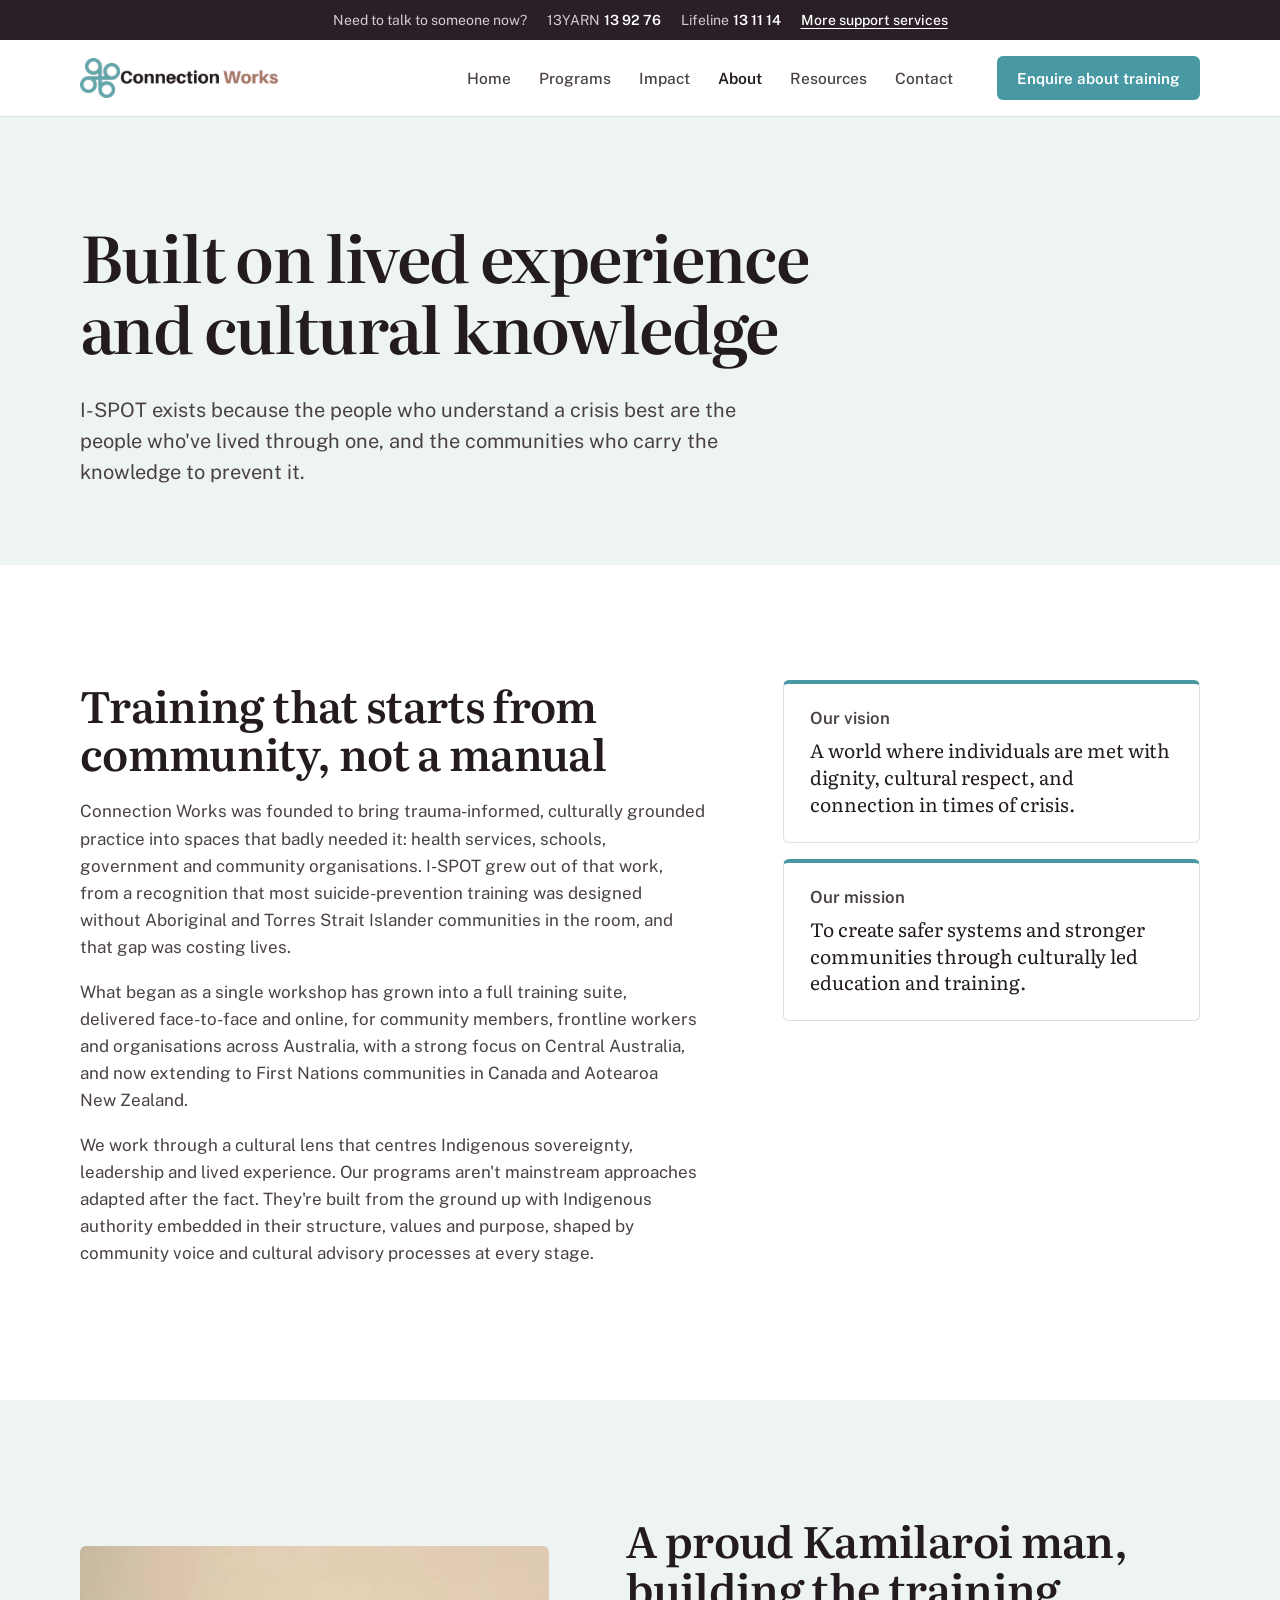
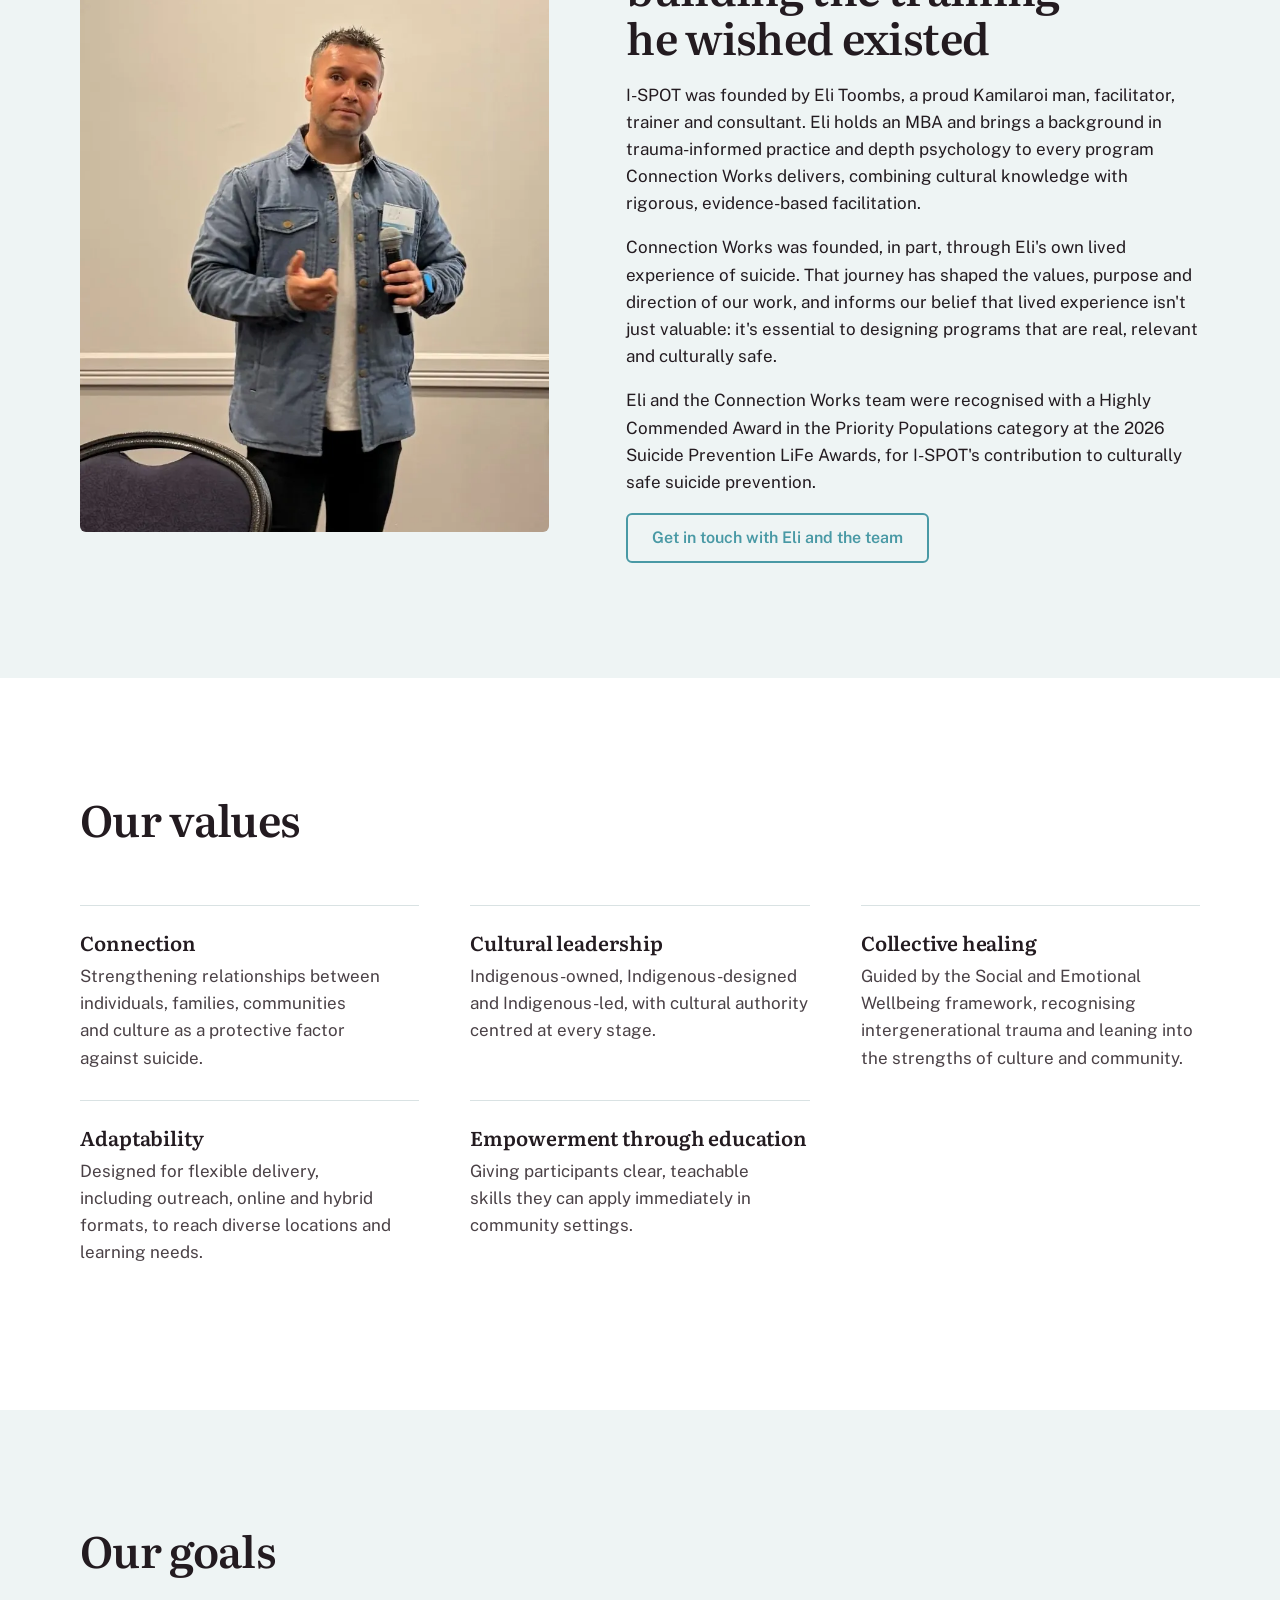
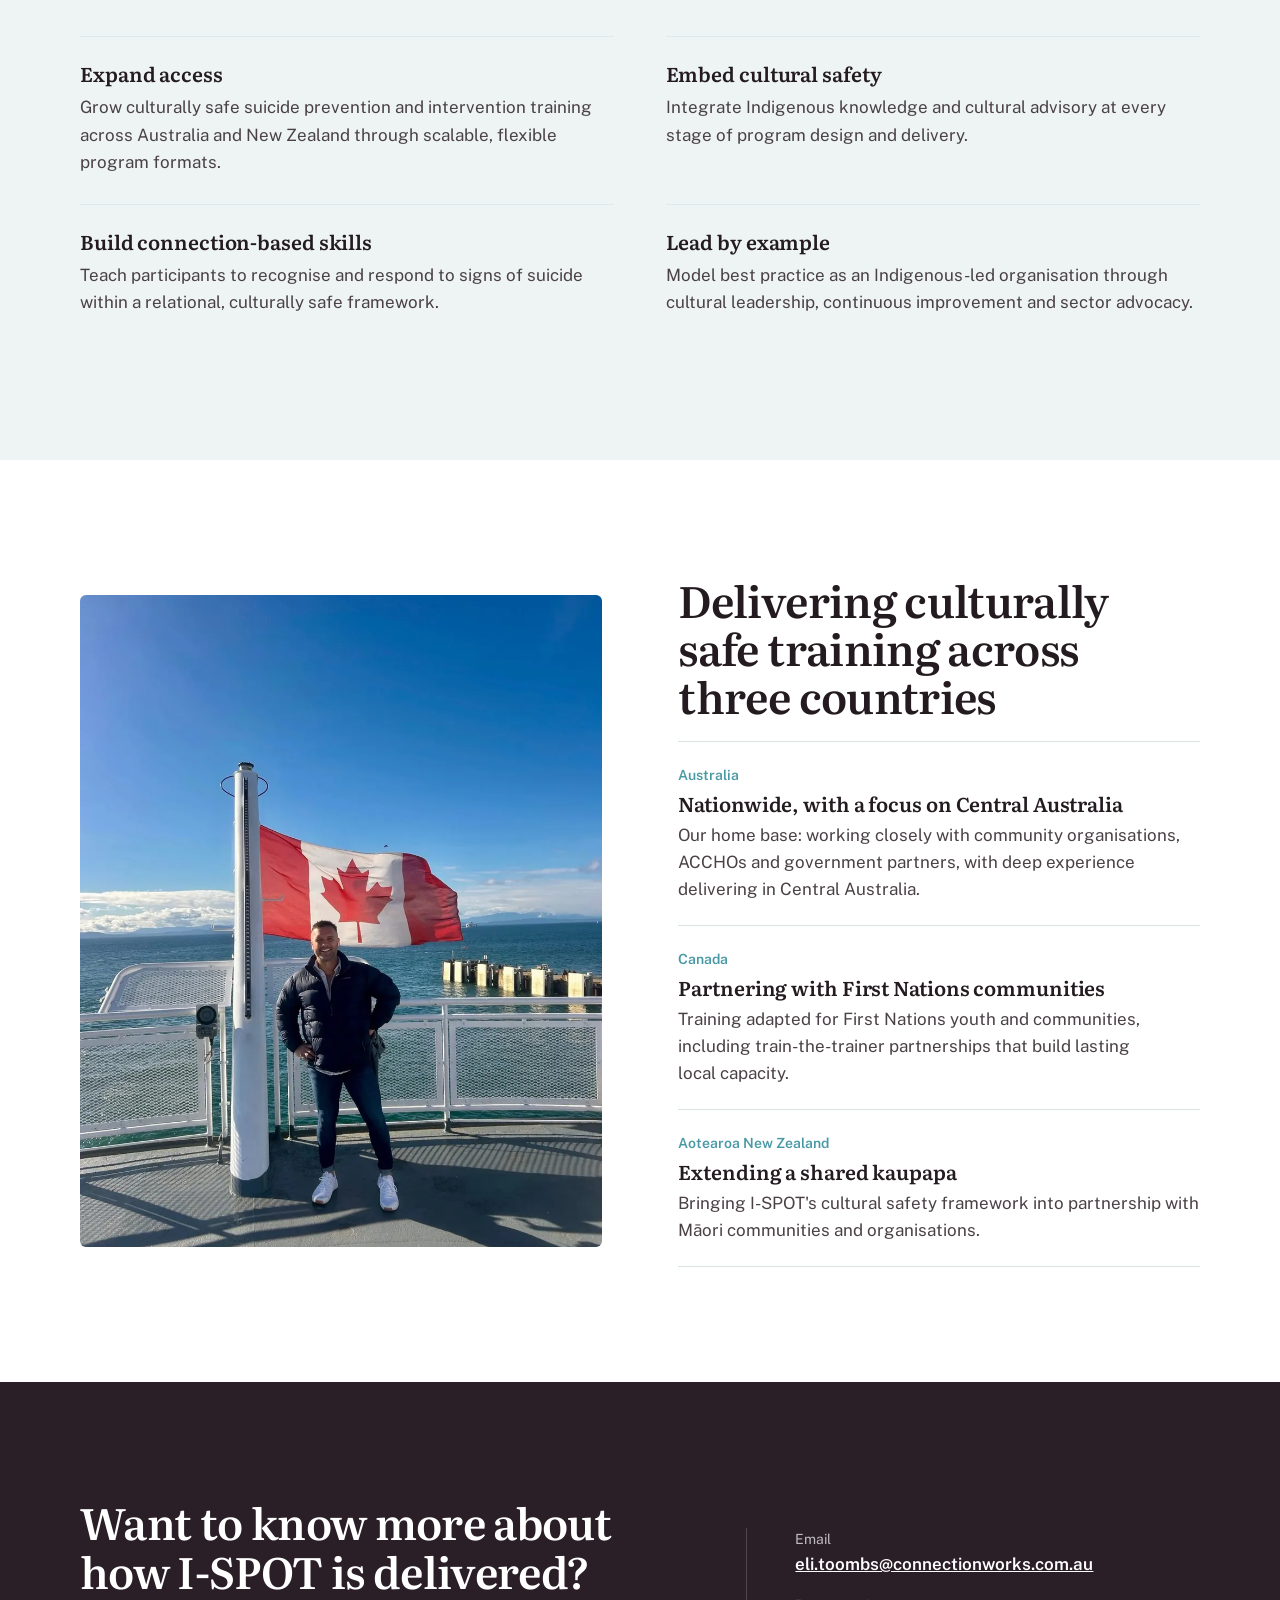
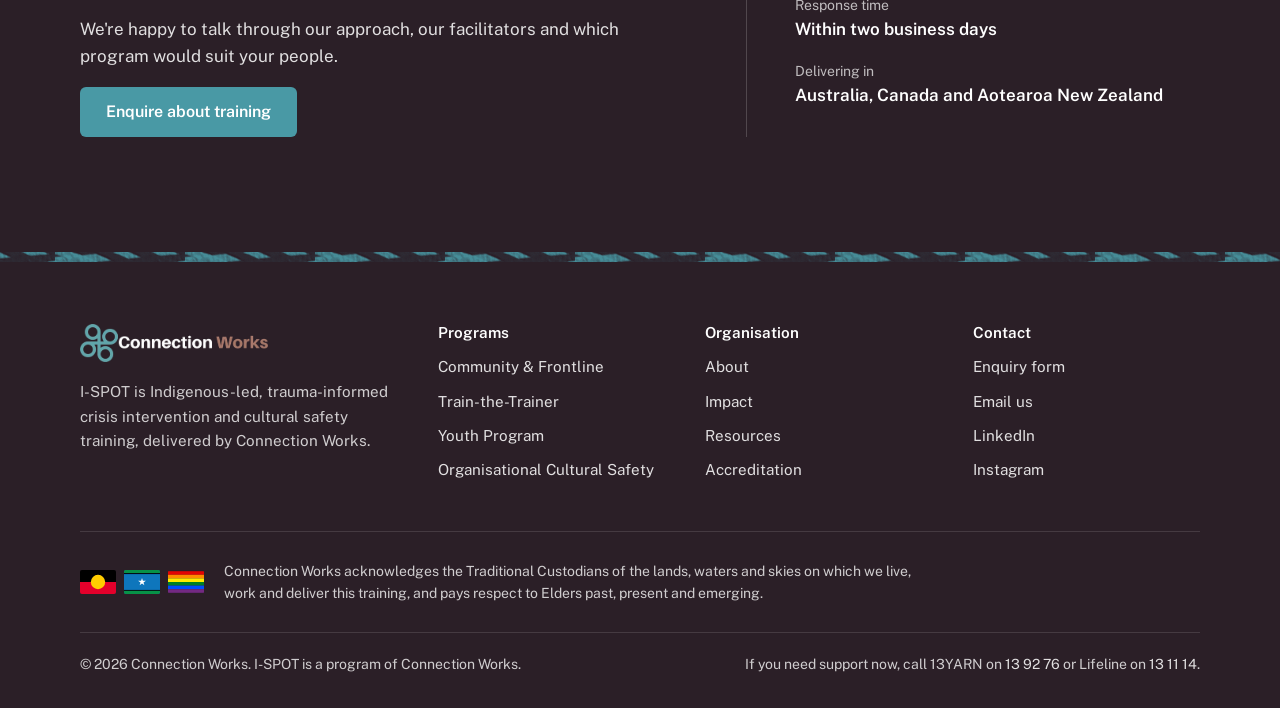
==== commit 208934e9: "Rebrand: primary teal #4999a5 (buttons, links, accents), plum #2b1f27 (crisis bar, footer, CTA band)" ====
--- a/about.html
+++ b/about.html
@@ -5,22 +5,27 @@
 <meta name="viewport" content="width=device-width, initial-scale=1.0">
 <title>About I-SPOT | Indigenous Suicide Prevention Training</title>
 <meta name="description" content="Meet Eli Toombs, the Kamilaroi founder of I-SPOT, delivering Indigenous-led, trauma-informed suicide prevention training across Australia, Canada and Aotearoa New Zealand.">
-<link rel="canonical" href="https://ispot.com.au/about.html">
-<meta name="theme-color" content="#1e4e55">
+<link rel="canonical" href="https://www.i-spot.com.au/about">
+<meta name="theme-color" content="#2b1f27">
+<link rel="icon" type="image/png" sizes="32x32" href="img/favicon-32x32.png">
+<link rel="icon" type="image/png" sizes="16x16" href="img/favicon-16x16.png">
+<link rel="apple-touch-icon" sizes="180x180" href="img/apple-touch-icon.png">
+<link rel="manifest" href="site.webmanifest">
+<meta name="apple-mobile-web-app-title" content="I-SPOT">
 <!-- Open Graph / Twitter -->
 <meta property="og:type" content="website">
 <meta property="og:site_name" content="I-SPOT">
 <meta property="og:locale" content="en_AU">
-<meta property="og:url" content="https://ispot.com.au/about.html">
+<meta property="og:url" content="https://www.i-spot.com.au/about">
 <meta property="og:title" content="About I-SPOT | Indigenous Suicide Prevention Training">
 <meta property="og:description" content="Meet Eli Toombs, the Kamilaroi founder of I-SPOT, delivering Indigenous-led, trauma-informed suicide prevention training across Australia, Canada and Aotearoa New Zealand.">
-<meta property="og:image" content="https://ispot.com.au/eli-headshot.jpg">
-<meta property="og:image:width" content="1400">
-<meta property="og:image:height" content="933">
+<meta property="og:image" content="https://www.i-spot.com.au/og-image.png">
+<meta property="og:image:width" content="1200">
+<meta property="og:image:height" content="630">
 <meta name="twitter:card" content="summary_large_image">
 <meta name="twitter:title" content="About I-SPOT | Indigenous Suicide Prevention Training">
 <meta name="twitter:description" content="Meet Eli Toombs, the Kamilaroi founder of I-SPOT, delivering Indigenous-led, trauma-informed suicide prevention training across Australia, Canada and Aotearoa New Zealand.">
-<meta name="twitter:image" content="https://ispot.com.au/eli-headshot.jpg">
+<meta name="twitter:image" content="https://www.i-spot.com.au/og-image.png">
 <!-- Structured data (AEO): organisation, site, page, breadcrumbs -->
 <script type="application/ld+json">
 {
@@ -28,16 +33,16 @@
  "@graph": [
   {
    "@type": "Organization",
-   "@id": "https://ispot.com.au/#organization",
+   "@id": "https://www.i-spot.com.au/#organization",
    "name": "Connection Works",
    "alternateName": "I-SPOT",
-   "url": "https://ispot.com.au/",
-   "logo": "https://ispot.com.au/connection-works-logo.png",
+   "url": "https://www.i-spot.com.au/",
+   "logo": "https://www.i-spot.com.au/connection-works-logo.png",
    "email": "eli.toombs@connectionworks.com.au",
    "description": "Connection Works delivers I-SPOT, a 100% Indigenous-owned, designed and led trauma-informed crisis intervention and cultural safety training program.",
    "founder": {
     "@type": "Person",
-    "@id": "https://ispot.com.au/about.html#eli-toombs",
+    "@id": "https://www.i-spot.com.au/about#eli-toombs",
     "name": "Eli Toombs",
     "jobTitle": "Founder and Director",
     "description": "A proud Kamilaroi man.",
@@ -83,33 +88,33 @@
     "@type": "ContactPoint",
     "contactType": "Training enquiries",
     "email": "eli.toombs@connectionworks.com.au",
-    "url": "https://ispot.com.au/contact.html",
+    "url": "https://www.i-spot.com.au/contact",
     "availableLanguage": "English"
    }
   },
   {
    "@type": "WebSite",
-   "@id": "https://ispot.com.au/#website",
-   "url": "https://ispot.com.au/",
+   "@id": "https://www.i-spot.com.au/#website",
+   "url": "https://www.i-spot.com.au/",
    "name": "I-SPOT",
    "publisher": {
-    "@id": "https://ispot.com.au/#organization"
+    "@id": "https://www.i-spot.com.au/#organization"
    },
    "inLanguage": "en-AU"
   },
   {
    "@type": "WebPage",
-   "@id": "https://ispot.com.au/about.html#webpage",
-   "url": "https://ispot.com.au/about.html",
+   "@id": "https://www.i-spot.com.au/about#webpage",
+   "url": "https://www.i-spot.com.au/about",
    "name": "About — I-SPOT",
    "description": "I-SPOT is a program of Connection Works, founded by Eli Toombs, a proud Kamilaroi man, to deliver culturally safe, trauma-informed crisis intervention training.",
    "isPartOf": {
-    "@id": "https://ispot.com.au/#website"
+    "@id": "https://www.i-spot.com.au/#website"
    },
    "about": {
-    "@id": "https://ispot.com.au/#organization"
+    "@id": "https://www.i-spot.com.au/#organization"
    },
-   "primaryImageOfPage": "https://ispot.com.au/eli-headshot.jpg",
+   "primaryImageOfPage": "https://www.i-spot.com.au/eli-headshot.jpg",
    "inLanguage": "en-AU"
   },
   {
@@ -119,13 +124,13 @@
      "@type": "ListItem",
      "position": 1,
      "name": "Home",
-     "item": "https://ispot.com.au/"
+     "item": "https://www.i-spot.com.au/"
     },
     {
      "@type": "ListItem",
      "position": 2,
      "name": "About",
-     "item": "https://ispot.com.au/about.html"
+     "item": "https://www.i-spot.com.au/about"
     }
    ]
   }
@@ -147,25 +152,25 @@
     <span class="support-bar-label">Need to talk to someone now?</span>
     <a href="tel:139276"><span>13YARN</span>13 92 76</a>
     <a href="tel:131114"><span>Lifeline</span>13 11 14</a>
-    <a href="resources.html#support" class="support-bar-more">More support services</a>
+    <a href="resources#support" class="support-bar-more">More support services</a>
   </div>
 </div>
 
 <header class="site-header">
   <div class="wrap nav" role="navigation" aria-label="Main">
-    <a href="index.html" class="brand" aria-label="I-SPOT by Connection Works, home">
+    <a href="/" class="brand" aria-label="I-SPOT by Connection Works, home">
       <img src="img/cw-logo-dark.webp" width="475" height="96" alt="Connection Works">
     </a>
     <ul class="nav-links" id="nav-links">
-      <li><a href="index.html">Home</a></li>
-      <li><a href="training.html">Programs</a></li>
-      <li><a href="impact.html">Impact</a></li>
-      <li><a href="about.html" aria-current="page">About</a></li>
-      <li><a href="resources.html">Resources</a></li>
-      <li><a href="contact.html">Contact</a></li>
-      <li class="nav-mobile-cta"><a href="contact.html" class="btn btn-primary">Enquire about training</a></li>
+      <li><a href="/">Home</a></li>
+      <li><a href="training">Programs</a></li>
+      <li><a href="impact">Impact</a></li>
+      <li><a href="about" aria-current="page">About</a></li>
+      <li><a href="resources">Resources</a></li>
+      <li><a href="contact">Contact</a></li>
+      <li class="nav-mobile-cta"><a href="contact" class="btn btn-primary">Enquire about training</a></li>
     </ul>
-    <div class="nav-cta"><a href="contact.html" class="btn btn-primary">Enquire about training</a></div>
+    <div class="nav-cta"><a href="contact" class="btn btn-primary">Enquire about training</a></div>
     <button class="nav-toggle" aria-label="Menu" aria-expanded="false" aria-controls="nav-links"><span></span></button>
   </div>
 </header>
@@ -205,7 +210,7 @@
         <p>I-SPOT was founded by Eli Toombs, a proud Kamilaroi man, facilitator, trainer and consultant. Eli holds an MBA and brings a background in trauma-informed practice and depth psychology to every program Connection Works delivers, combining cultural knowledge with rigorous, evidence-based facilitation.</p>
         <p>Connection Works was founded, in part, through Eli's own lived experience of suicide. That journey has shaped the values, purpose and direction of our work, and informs our belief that lived experience isn't just valuable: it's essential to designing programs that are real, relevant and culturally safe.</p>
         <p>Eli and the Connection Works team were recognised with a Highly Commended Award in the Priority Populations category at the 2026 Suicide Prevention LiFe Awards, for I-SPOT's contribution to culturally safe suicide prevention.</p>
-        <a href="contact.html" class="btn btn-tertiary">Get in touch with Eli and the team</a>
+        <a href="contact" class="btn btn-tertiary">Get in touch with Eli and the team</a>
       </div>
     </div>
   </section>
@@ -260,7 +265,7 @@
       <div>
         <h2 id="cta-title">Want to know more about how I-SPOT is delivered?</h2>
         <p>We're happy to talk through our approach, our facilitators and which program would suit your people.</p>
-        <div class="btn-row"><a href="contact.html" class="btn btn-primary">Enquire about training</a></div>
+        <div class="btn-row"><a href="contact" class="btn btn-primary">Enquire about training</a></div>
       </div>
       <div class="cta-contact">
         <dl>
@@ -284,25 +289,25 @@
       <nav aria-labelledby="f-programs">
         <h2 id="f-programs">Programs</h2>
         <ul>
-          <li><a href="training.html#community">Community &amp; Frontline</a></li>
-          <li><a href="training.html#trainer">Train-the-Trainer</a></li>
-          <li><a href="training.html#youth">Youth Program</a></li>
-          <li><a href="training.html#organisation">Organisational Cultural Safety</a></li>
+          <li><a href="training#community">Community &amp; Frontline</a></li>
+          <li><a href="training#trainer">Train-the-Trainer</a></li>
+          <li><a href="training#youth">Youth Program</a></li>
+          <li><a href="training#organisation">Organisational Cultural Safety</a></li>
         </ul>
       </nav>
       <nav aria-labelledby="f-site">
         <h2 id="f-site">Organisation</h2>
         <ul>
-          <li><a href="about.html">About</a></li>
-          <li><a href="impact.html">Impact</a></li>
-          <li><a href="resources.html">Resources</a></li>
-          <li><a href="resources.html#certificate">Accreditation</a></li>
+          <li><a href="about">About</a></li>
+          <li><a href="impact">Impact</a></li>
+          <li><a href="resources">Resources</a></li>
+          <li><a href="resources#certificate">Accreditation</a></li>
         </ul>
       </nav>
       <div>
         <h2>Contact</h2>
         <ul>
-          <li><a href="contact.html">Enquiry form</a></li>
+          <li><a href="contact">Enquiry form</a></li>
           <li><a href="mailto:eli.toombs@connectionworks.com.au">Email us</a></li>
           <li><a href="https://www.linkedin.com/in/elitoombs" rel="noopener">LinkedIn</a></li>
           <li><a href="https://www.instagram.com/eli_toombs" rel="noopener">Instagram</a></li>
--- a/site.css
+++ b/site.css
@@ -3,8 +3,8 @@
    Audience: not-for-profits, ACCHOs, schools and government buying training.
    Character: professional, empathetic, clear next steps.
 
-   Palette  — paper #FFFFFF · mist #EEF4F4 · deep teal #1E4E55
-              ink #231B20 · clay #8C5E51 · action #C4481C (buttons only)
+   Palette  — paper #FFFFFF · mist #EEF4F4 · primary teal #4999A5
+              ink #231B20 · plum #2B1F27 · clay #8C5E51
    Type     — Literata (headings: warm, readable book serif)
               Public Sans (body + UI: civic, highly legible)
    ========================================================================= */
@@ -13,20 +13,21 @@
   --paper: #ffffff;
   --mist: #eef4f4;
   --mist-deep: #dde9ea;
-  --teal: #1e4e55;
+  --teal: #4999a5;           /* primary brand teal: buttons, links, accents */
   --teal-mid: #2f6f79;
-  --teal-bright: #4999a5;   /* brand teal: decorative use only */
+  --teal-bright: #4999a5;
+  --plum: #2b1f27;           /* dark background: crisis bar, footer, CTA band */
   --ink: #231b20;
   --ink-2: #4a4146;         /* secondary text, 9:1 on white */
   --clay: #8c5e51;
-  --action: #c4481c;        /* 4.9:1 with white text */
-  --action-hover: #a63a13;
-  --tertiary: #a86f22;       /* ochre: underlines, borders, icons (3:1+ on white) */
-  --tertiary-text: #8a5a18;  /* same hue darkened for text: 5.9:1 on white, AA */
-  --tertiary-tint: #f6ecdd;
+  --action: #4999a5;
+  --action-hover: #3a7c86;
+  --tertiary: #4999a5;       /* underlines, borders, icons */
+  --tertiary-text: #4999a5;  /* link text */
+  --tertiary-tint: #e8f2f3;
   --line: #d9e2e3;
   --line-dark: rgb(255 255 255 / 0.18);
-  --focus: #c4481c;
+  --focus: #4999a5;
 
   --font-head: "Literata", Georgia, "Times New Roman", serif;
   --font-body: "Public Sans", "Segoe UI", system-ui, -apple-system, sans-serif;
@@ -149,7 +150,7 @@
 .btn-tertiary:hover { background: var(--tertiary-tint); }
 
 /* ---------- crisis support bar ---------- */
-.support-bar { background: var(--ink); color: #fff; font-size: var(--fs-sm); }
+.support-bar { background: var(--plum); color: #fff; font-size: var(--fs-sm); }
 .support-bar .wrap {
   display: flex; flex-wrap: wrap; justify-content: center; align-items: center;
   gap: 4px 20px; padding-block: 9px;
@@ -411,7 +412,7 @@
 @media (max-width: 860px) { .faq-layout { grid-template-columns: 1fr; } }
 
 /* ---------- closing call to action ---------- */
-.cta { background: var(--teal); color: #fff; }
+.cta { background: var(--plum); color: #fff; }
 .cta-grid { display: grid; grid-template-columns: minmax(0, 1.3fr) minmax(0, 1fr); gap: clamp(32px, 6vw, 88px); align-items: end; }
 .cta h2 { color: #fff; max-width: 24ch; }
 .cta p { color: rgb(255 255 255 / 0.86); }
@@ -427,7 +428,7 @@
 
 /* ---------- footer: the woven pattern lives here as a cultural signature ---------- */
 .site-footer {
-  background: var(--ink); color: rgb(255 255 255 / 0.78); font-size: 0.95rem;
+  background: var(--plum); color: rgb(255 255 255 / 0.78); font-size: 0.95rem;
   position: relative; isolation: isolate;
 }
 .site-footer::before {
